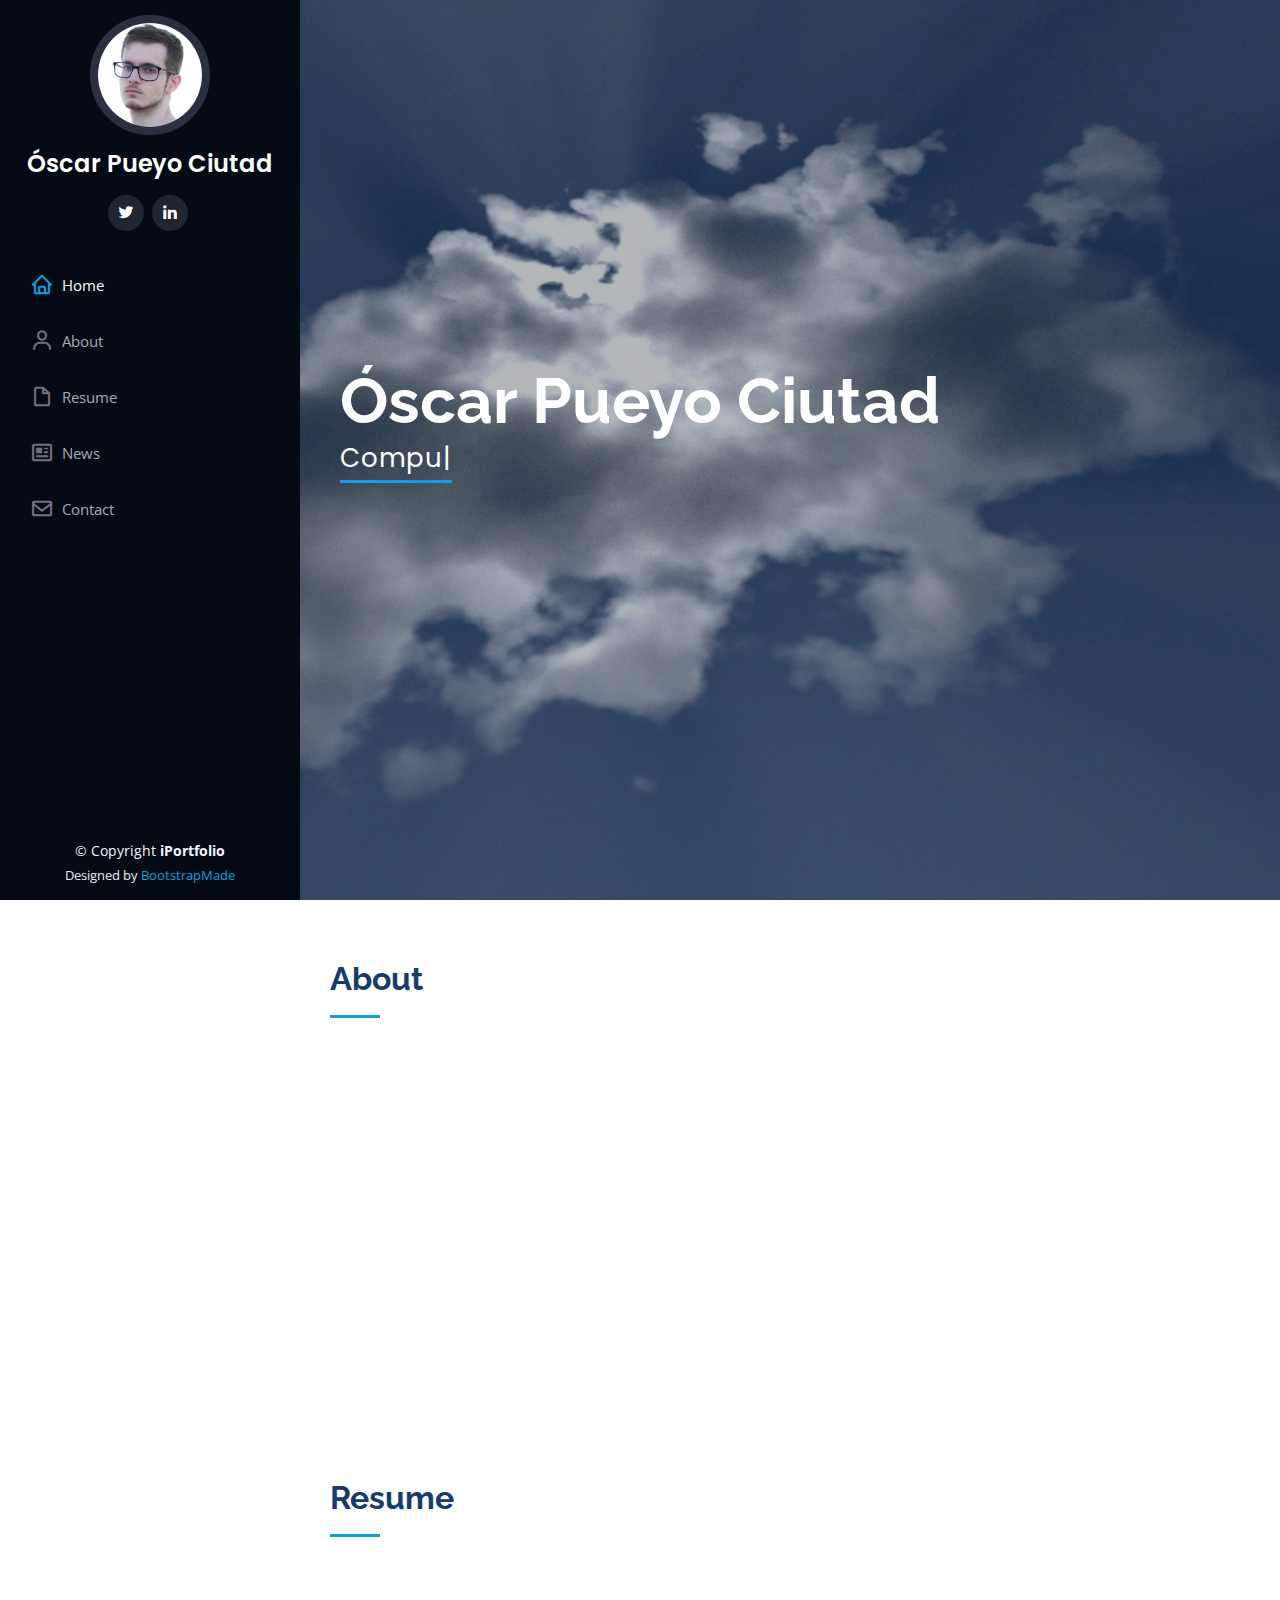
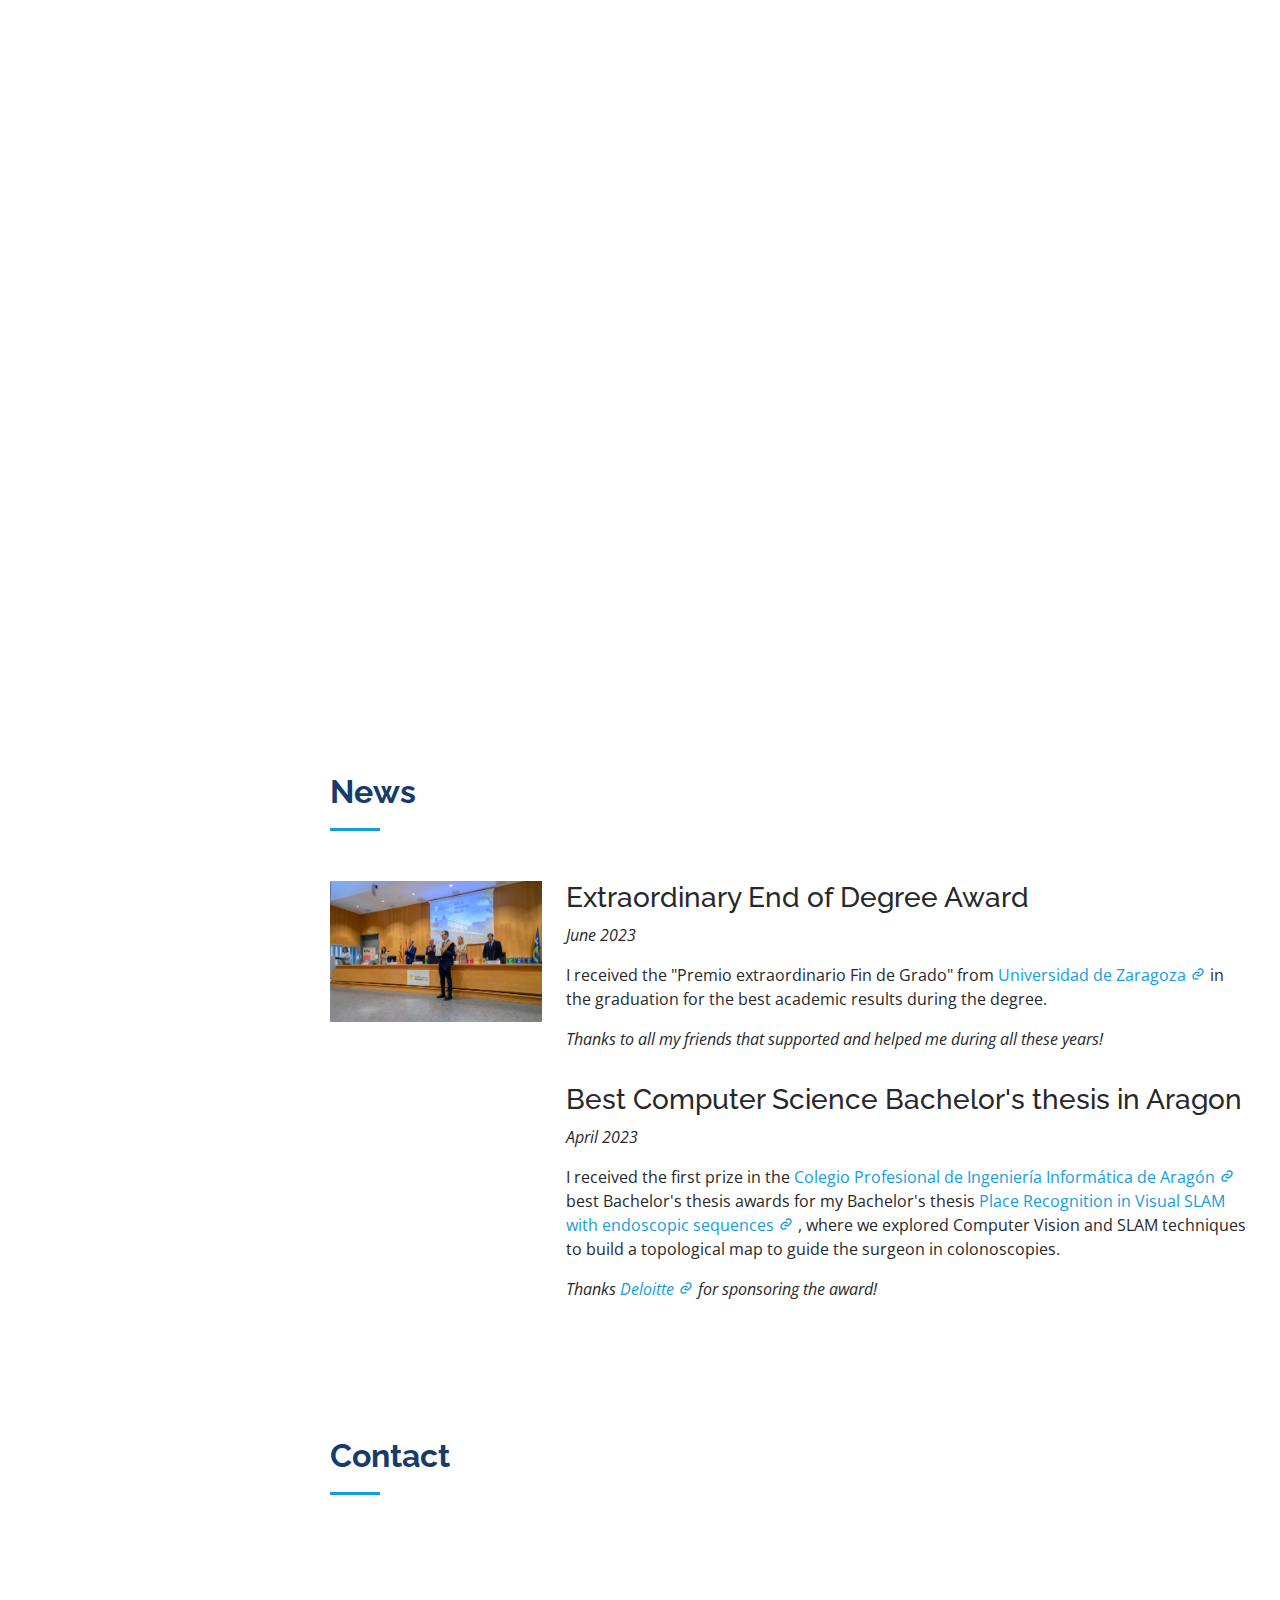
==== index.html @ db5c969a "Index + others" ====
<!DOCTYPE html>
<html lang="en">

<head>
  <meta charset="utf-8">
  <meta content="width=device-width, initial-scale=1.0" name="viewport">

  <title>iPortfolio Bootstrap Template - Index</title>
  <meta content="" name="description">
  <meta content="" name="keywords">

  <!-- Favicons -->
  <link href="assets/img/favicon.png" rel="icon">
  <link href="assets/img/apple-touch-icon.png" rel="apple-touch-icon">

  <!-- Google Fonts -->
  <link href="https://fonts.googleapis.com/css?family=Open+Sans:300,300i,400,400i,600,600i,700,700i|Raleway:300,300i,400,400i,500,500i,600,600i,700,700i|Poppins:300,300i,400,400i,500,500i,600,600i,700,700i" rel="stylesheet">

  <!-- Vendor CSS Files -->
  <link href="assets/vendor/aos/aos.css" rel="stylesheet">
  <link href="assets/vendor/bootstrap/css/bootstrap.min.css" rel="stylesheet">
  <link href="assets/vendor/bootstrap-icons/bootstrap-icons.css" rel="stylesheet">
  <link href="assets/vendor/boxicons/css/boxicons.min.css" rel="stylesheet">
  <link href="assets/vendor/glightbox/css/glightbox.min.css" rel="stylesheet">
  <link href="assets/vendor/swiper/swiper-bundle.min.css" rel="stylesheet">

  <!-- Template Main CSS File -->
  <link href="assets/css/style.css" rel="stylesheet">

  <!-- =======================================================
  * Template Name: iPortfolio
  * Updated: May 30 2023 with Bootstrap v5.3.0
  * Template URL: https://bootstrapmade.com/iportfolio-bootstrap-portfolio-websites-template/
  * Author: BootstrapMade.com
  * License: https://bootstrapmade.com/license/
  ======================================================== -->
</head>

<body>

  <!-- ======= Mobile nav toggle button ======= -->
  <i class="bi bi-list mobile-nav-toggle d-xl-none"></i>

  <!-- ======= Header ======= -->
  <header id="header">
    <div class="d-flex flex-column">

      <div class="profile">
        <img src="assets/img/profile-img.jpg" alt="" class="img-fluid rounded-circle">
        <h1 class="text-light"><a href="index.html">Óscar Pueyo Ciutad</a></h1>
        <div class="social-links mt-3 text-center">
          <a href="https://twitter.com/opueyociutad" class="twitter"><i class="bx bxl-twitter"></i></a>
          <!-- <a href="https://www.instagram.com/oscarpueyo_mzn/" class="instagram"><i class="bx bxl-instagram"></i></a> -->
          <a href="https://es.linkedin.com/in/%C3%B3scar-pueyo-ciutad-49a164172" class="linkedin"><i class="bx bxl-linkedin"></i></a>
        </div>
      </div>

      <nav id="navbar" class="nav-menu navbar">
        <ul>
          <li><a href="#hero" class="nav-link scrollto active"><i class="bx bx-home"></i> <span>Home</span></a></li>
          <li><a href="#about" class="nav-link scrollto"><i class="bx bx-user"></i> <span>About</span></a></li>
          <li><a href="#resume" class="nav-link scrollto"><i class="bx bx-file-blank"></i> <span>Resume</span></a></li>
          <li><a href="#press" class="nav-link scrollto"><i class="bx bx-news"></i> <span>News</span></a></li>
          <li><a href="#contact" class="nav-link scrollto"><i class="bx bx-envelope"></i> <span>Contact</span></a></li>
        </ul>
      </nav><!-- .nav-menu -->
    </div>
  </header><!-- End Header -->

  <!-- ======= Hero Section ======= -->
  <section id="hero" class="d-flex flex-column justify-content-center align-items-center">
    <div class="hero-container" data-aos="fade-in">
      <h1>Óscar Pueyo Ciutad</h1>
      <p><span class="typed" data-typed-items="Computer science, Computational Imaging"></span></p>
    </div>
  </section><!-- End Hero -->

  <main id="main">

    <!-- ======= About Section ======= -->
    <section id="about" class="about">
      <div class="container">

        <div class="section-title">
          <h2>About</h2>
          <p><!-- Rellenar --></p>
        </div>

        <div class="row">
          <div class="col-lg-4" data-aos="fade-right">
            <img src="assets/img/profile-img.jpg" class="img-fluid" alt="">
          </div>
          <div class="col-lg-8 pt-4 pt-lg-0 content" data-aos="fade-left">
            <h3>MEng student in Robotics, Graphics and Computer Vision</h3>
            <p class="fst-italic">
              <!--Lorem ipsum dolor sit amet, consectetur adipiscing elit, sed do eiusmod tempor incididunt ut labore et dolore
              magna aliqua. -->
            </p>
            <div class="row">
              <div class="col-lg-6">
                <ul>
                  <li><i class="bi bi-chevron-right"></i> <strong>Birthday:</strong> <span>3 Oct 2000</span></li>
                  <!--<li><i class="bi bi-chevron-right"></i> <strong>Website:</strong> <span>www.example.com</span></li>-->
                  <li><i class="bi bi-chevron-right"></i> <strong>Currently:</strong> <span>Graphics & Imaging Lab</span></li>
                  <li><i class="bi bi-chevron-right"></i> <strong>City:</strong> <span>Zaragoza, Spain</span></li>
                </ul>
              </div>
              <div class="col-lg-6">
                <ul>
                  <li><i class="bi bi-chevron-right"></i> <strong>Age:</strong> <span>22</span></li>
                  <li><i class="bi bi-chevron-right"></i> <strong>Degree:</strong> <span>Bachelor</span></li>
                  <li><i class="bi bi-chevron-right"></i> <strong>Email:</strong> <span>oscar@graus.biz</span></li>
                  <!--<li><i class="bi bi-chevron-right"></i> <strong>Freelance:</strong> <span>Available</span></li>-->
                </ul>
              </div>
            </div>
            <p> <!-- Rellenar --> </p>
          </div>
        </div>

      </div>
    </section><!-- End About Section -->

    <!-- ======= Resume Section ======= -->
    <section id="resume" class="resume">
      <div class="container">

        <div class="section-title">
          <h2>Resume</h2>
          <p><!-- Rellenar --></p>
        </div>

        <div class="row">
          <div class="col-lg-6" data-aos="fade-up">
            <h3 class="resume-title">Education</h3>
            <div class="resume-item">
              <h4>Master of Engineering in Robotics, Graphics and Computer Vision</h4>
              <h5>2022- 2024</h5>
              <p><em>University of Zaragoza, Zaragoza, Aragón (Spain)</em></p>
              <p>GPA: 9.60 / 10 (current). Specialization in graphics and computer vision.</p>
            </div>
            <div class="resume-item">
              <h4>Bachelor's Degree on Computer Science</h4>
              <h5>2018 - 2022</h5>
              <p><em>University of Zaragoza, Zaragoza, Aragón (Spain)</em></p>
              <p>GPA: 9.63 / 10. Specialization in computing.</p>
            </div>
          </div>

          <div class="col-lg-6" data-aos="fade-up" data-aos-delay="100">
            <h3 class="resume-title">Professional Experience</h3>
            <div class="resume-item">
              <h4>Internship researcher in non-line-of-sight imaging (NLOS)</h4>
              <h5>February 2023 - June 2023</h5>
              <p><em>Graphics and Imaging Lab, Zaragoza, Spain </em></p>
              <ul>
                <li> Studied the fundamentals of non-line-of-sight imaging </li>
              </ul>
            </div>

            <div class="resume-item">
              <h4>Scholarship researcher in Visual SLAM</h4>
              <h5>September 2021 - June 2022</h5>
              <p><em>Robotics, Perception and Real Time (RoPeRT), Zaragoza, Spain</em></p>
              <ul>
                <li>Collaborated in the EndoMapper project, which aims to reconstruct maps of the human body</li>
                <li>Studied the fundamentals of Visual SLAM (computer vision, robotics)</li>
                <li>Built a topological SLAM system to guide the surgeon during endoscopies</li>
                <li><a href="https://zaguan.unizar.es/record/125585?ln=es" title="Link to the report (Spanish)">My bachelor's thesis <i class="bx bx-link"></i></a> received honors and "Best CS Bachelor's Thesis" award in Aragón</li>
              </ul>
            </div>
          </div>
        </div>

      </div>
    </section><!-- End Resume Section -->


    <section id="press" class="testimonials">
      <div class="container">

        <div class="section-title">
          <h2>News</h2>
          <p></p>
        </div>

        <div class="row">
          <div class="col-lg-3 aos-init aos-animate" data-aos="fade-right">
            <img src="assets/img/news/outstanding_award.jpeg" class="img-fluid" alt="">
          </div>
          <div class="col-lg-9 pt-4 pt-lg-0 content aos-init aos-animate" data-aos="fade-left">
            <h3> Extraordinary End of Degree Award</h3>
            <p class="fst-italic">
              June 2023
            </p>
            <p text-align:justify="">
              I received the "Premio extraordinario Fin de Grado" from <a href="https://unizar.es/" title="Link to Unizar"> Universidad de Zaragoza <i class="bx bx-link"></i></a>
              in the graduation for the best academic results during the degree.
            <p></p>
            <em> Thanks to all my friends that supported and helped me during all these years! </em>
            </p>
          </div>
        </div>

        <p></p>

        <div class="row">
          <div class="col-lg-3 aos-init aos-animate" data-aos="fade-right">
            <img src="assets/img/news/best_bachelor_thesis.jpg" class="img-fluid" alt="">
          </div>
          <div class="col-lg-9 pt-4 pt-lg-0 content aos-init aos-animate" data-aos="fade-left">
            <h3>Best Computer Science Bachelor's thesis in Aragon</h3>
            <p class="fst-italic">
              April 2023
            </p>
            <p text-align:justify="">
              I received the first prize in the
              <a href="https://cpiiaragon.es/#" title="Link to the colegio webpage">Colegio Profesional de Ingeniería Informática de Aragón <i class="bx bx-link"></i></a>
              best Bachelor's thesis awards for my Bachelor's thesis
              <a href="https://zaguan.unizar.es/record/125585?ln=es" title="Link to the report (Spanish)">Place Recognition in Visual SLAM with endoscopic sequences <i class="bx bx-link"></i></a>
              , where we explored Computer Vision and SLAM techniques to build a topological map to guide the surgeon
              in colonoscopies.
              <p></p>
              <em> Thanks  <a href="https://www2.deloitte.com/es/es.html" title="Link to Deloitte">Deloitte <i class="bx bx-link"></i></a> for sponsoring the award! </em>
            </p>
          </div>
        </div>
      </div>
    </section>



    <!-- ======= Contact Section ======= -->
    <section id="contact" class="contact">
      <div class="container">

        <div class="section-title">
          <h2>Contact</h2>
          <p><!-- Rellenar --></p>
        </div>

        <div class="row" data-aos="fade-in">

          <div class="col-lg-5 d-flex align-items-stretch">
            <div class="info">

              <div class="email">
                <i class="bi bi-envelope"></i>
                <h4>Email:</h4>
                <p>
                  oscar@graus.biz
                  <br/>
                  780378@unizar.es
                </p>
              </div>
              <!--
              <div class="address">
                <i class="bi bi-geo-alt"></i>
                <h4>Location:</h4>
                <p>C/ María de Luna, 1, Zaragoza, Spain (50018)</p>
              </div>

              <iframe src="https://www.google.com/maps/embed?pb=!1m18!1m12!1m3!1d885.8742856213362!2d-0.8884920687985789!3d41.683518788361894!2m3!1f0!2f0!3f0!3m2!1i1024!2i768!4f13.1!3m3!1m2!1s0xd59135dcf466201%3A0x2060cb858eb02a91!2sC.%20Mar%C3%ADa%20de%20Luna%2C%201%2C%2050018%20Zaragoza!5e0!3m2!1ses!2ses!4v1689630133181!5m2!1ses!2ses" frameborder="0" style="border:0; width: 100%; height: 290px;" allowfullscreen></iframe>
              -->
            </div>
          </div>
        </div>

      </div>
    </section><!-- End Contact Section -->

  </main><!-- End #main -->

  <!-- ======= Footer ======= -->
  <footer id="footer">
    <div class="container">
      <div class="copyright">
        &copy; Copyright <strong><span>iPortfolio</span></strong>
      </div>
      <div class="credits">
        <!-- All the links in the footer should remain intact. -->
        <!-- You can delete the links only if you purchased the pro version. -->
        <!-- Licensing information: https://bootstrapmade.com/license/ -->
        <!-- Purchase the pro version with working PHP/AJAX contact form: https://bootstrapmade.com/iportfolio-bootstrap-portfolio-websites-template/ -->
        Designed by <a href="https://bootstrapmade.com/">BootstrapMade</a>
      </div>
    </div>
  </footer><!-- End  Footer -->

  <a href="#" class="back-to-top d-flex align-items-center justify-content-center"><i class="bi bi-arrow-up-short"></i></a>

  <!-- Vendor JS Files -->
  <script src="assets/vendor/purecounter/purecounter_vanilla.js"></script>
  <script src="assets/vendor/aos/aos.js"></script>
  <script src="assets/vendor/bootstrap/js/bootstrap.bundle.min.js"></script>
  <script src="assets/vendor/glightbox/js/glightbox.min.js"></script>
  <script src="assets/vendor/isotope-layout/isotope.pkgd.min.js"></script>
  <script src="assets/vendor/swiper/swiper-bundle.min.js"></script>
  <script src="assets/vendor/typed.js/typed.umd.js"></script>
  <script src="assets/vendor/waypoints/noframework.waypoints.js"></script>
  <script src="assets/vendor/php-email-form/validate.js"></script>

  <!-- Template Main JS File -->
  <script src="assets/js/main.js"></script>

</body>

</html>
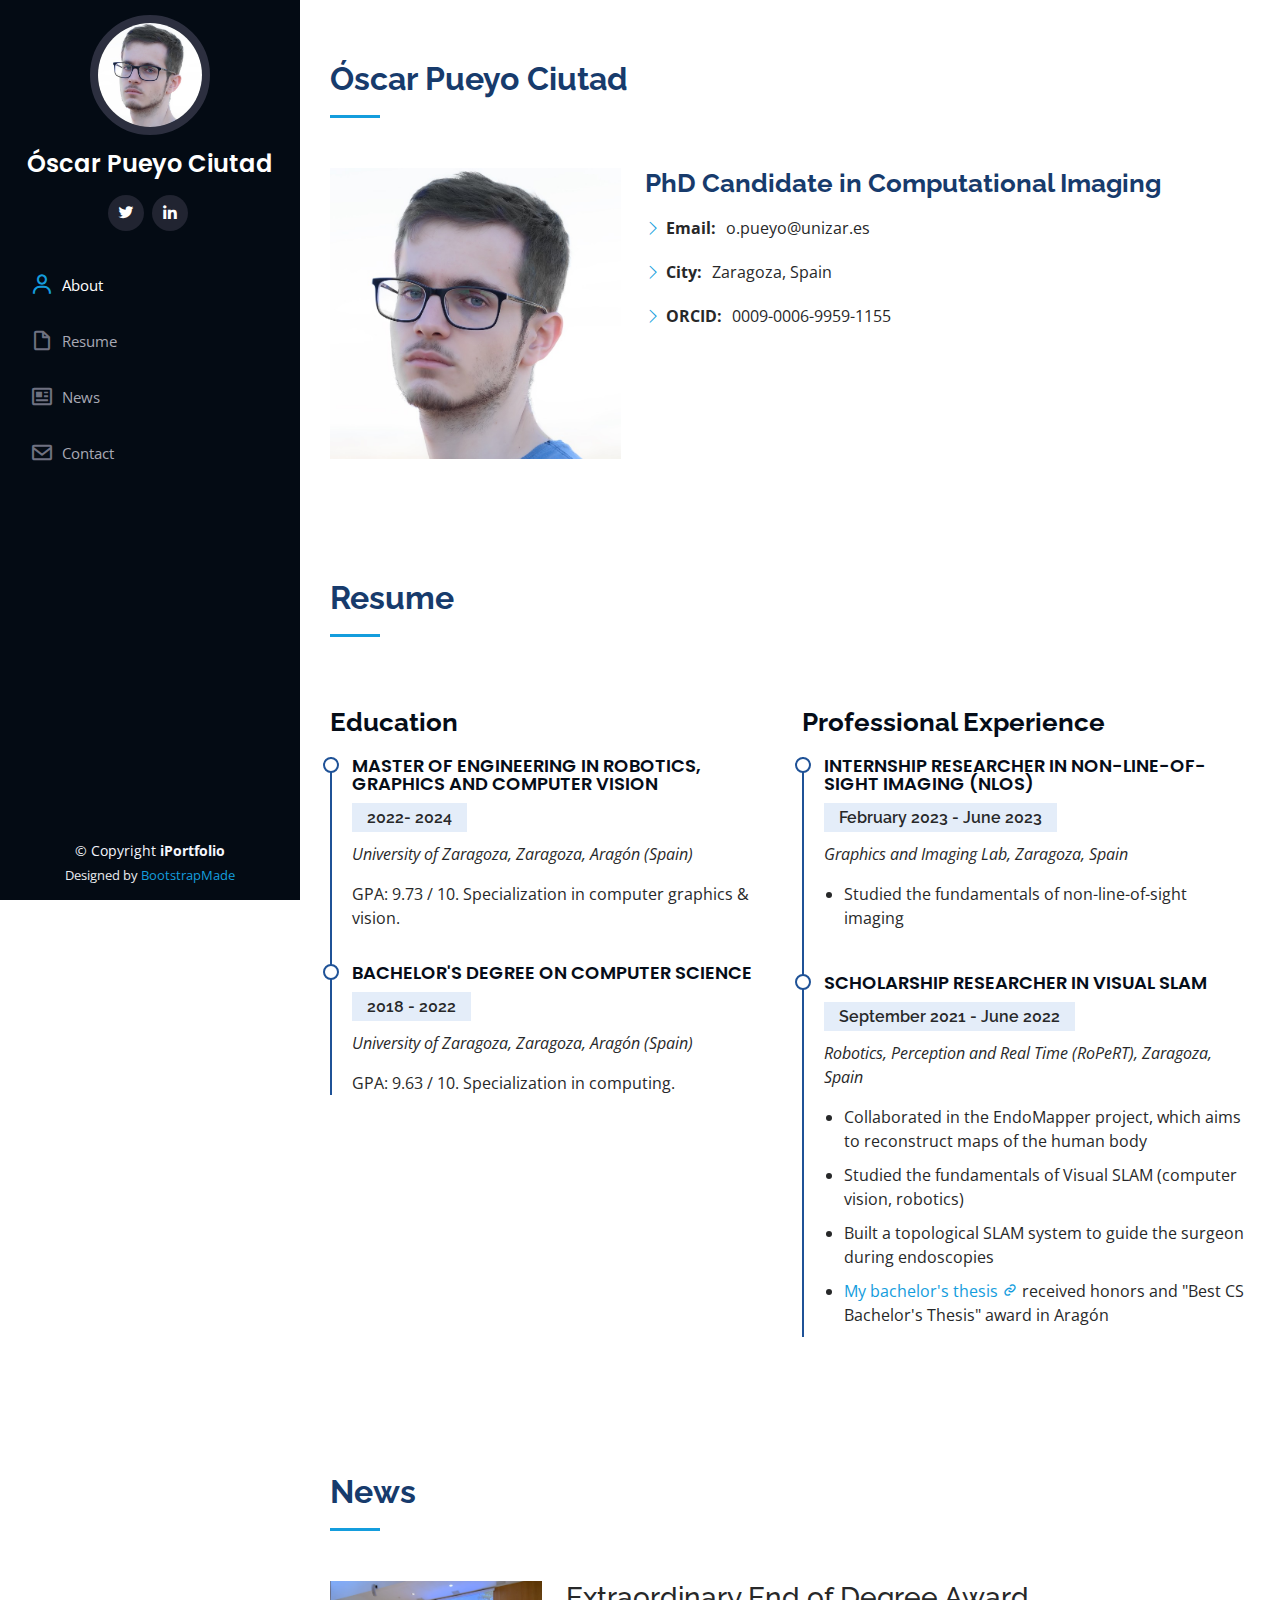
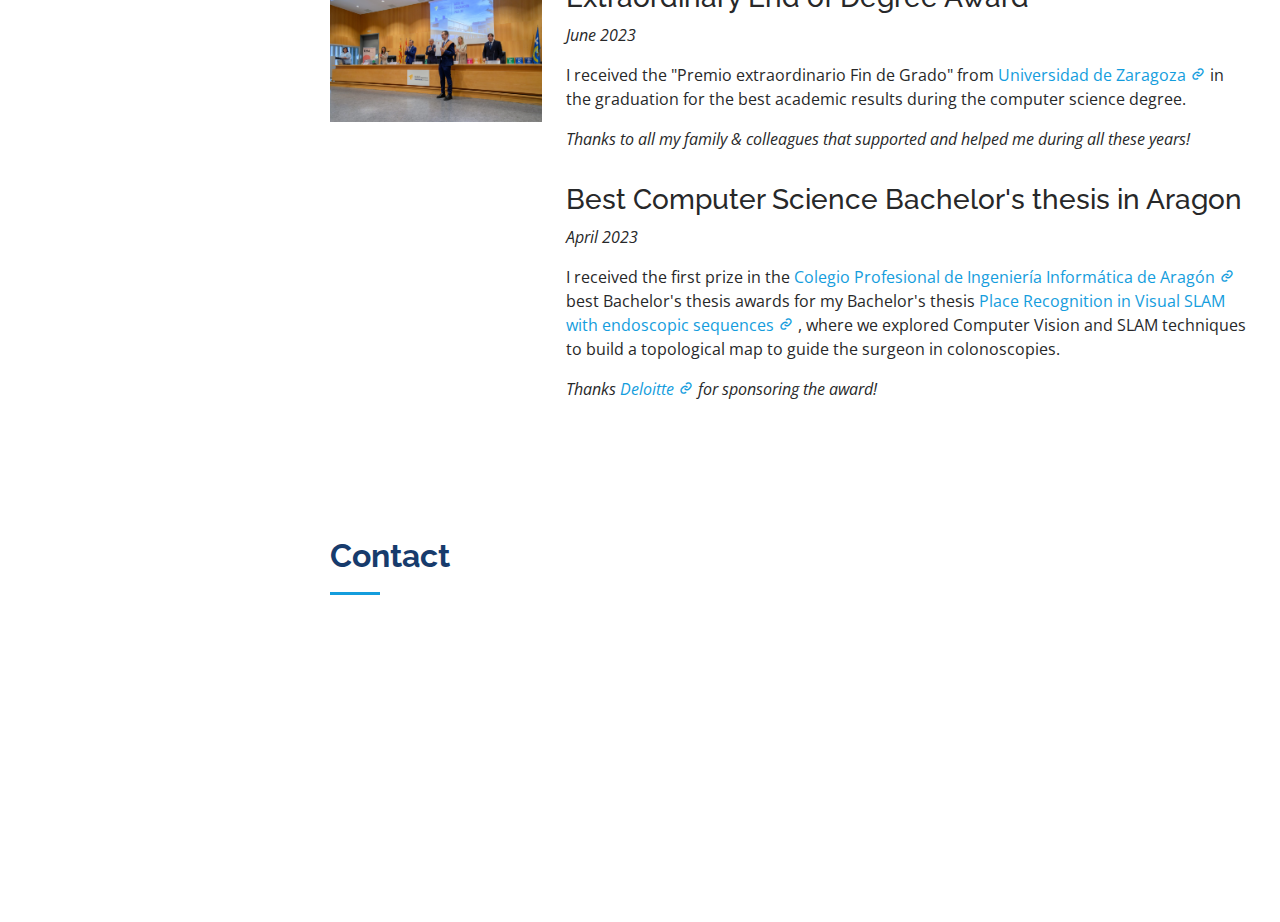
==== commit 1ab1f2cc: "Updated contact info and removed first section" ====
--- a/index.html
+++ b/index.html
@@ -57,7 +57,7 @@
 
       <nav id="navbar" class="nav-menu navbar">
         <ul>
-          <li><a href="#hero" class="nav-link scrollto active"><i class="bx bx-home"></i> <span>Home</span></a></li>
+          <!-- <li><a href="#hero" class="nav-link scrollto active"><i class="bx bx-home"></i> <span>Home</span></a></li> -->
           <li><a href="#about" class="nav-link scrollto"><i class="bx bx-user"></i> <span>About</span></a></li>
           <li><a href="#resume" class="nav-link scrollto"><i class="bx bx-file-blank"></i> <span>Resume</span></a></li>
           <li><a href="#press" class="nav-link scrollto"><i class="bx bx-news"></i> <span>News</span></a></li>
@@ -67,13 +67,13 @@
     </div>
   </header><!-- End Header -->
 
-  <!-- ======= Hero Section ======= -->
+  <!-- ======= Hero Section =======-
   <section id="hero" class="d-flex flex-column justify-content-center align-items-center">
     <div class="hero-container" data-aos="fade-in">
       <h1>Óscar Pueyo Ciutad</h1>
       <p><span class="typed" data-typed-items="Computer science, Computational Imaging"></span></p>
     </div>
-  </section><!-- End Hero -->
+  </section> End Hero -->
 
   <main id="main">
 
@@ -82,7 +82,7 @@
       <div class="container">
 
         <div class="section-title">
-          <h2>About</h2>
+          <h2>Óscar Pueyo Ciutad</h2>
           <p><!-- Rellenar --></p>
         </div>
 
@@ -91,7 +91,7 @@
             <img src="assets/img/profile-img.jpg" class="img-fluid" alt="">
           </div>
           <div class="col-lg-8 pt-4 pt-lg-0 content" data-aos="fade-left">
-            <h3>MEng student in Robotics, Graphics and Computer Vision</h3>
+            <h3> PhD Candidate in Computational Imaging </h3>
             <p class="fst-italic">
               <!--Lorem ipsum dolor sit amet, consectetur adipiscing elit, sed do eiusmod tempor incididunt ut labore et dolore
               magna aliqua. -->
@@ -99,20 +99,18 @@
             <div class="row">
               <div class="col-lg-6">
                 <ul>
-                  <li><i class="bi bi-chevron-right"></i> <strong>Birthday:</strong> <span>3 Oct 2000</span></li>
-                  <!--<li><i class="bi bi-chevron-right"></i> <strong>Website:</strong> <span>www.example.com</span></li>-->
-                  <li><i class="bi bi-chevron-right"></i> <strong>Currently:</strong> <span>Graphics & Imaging Lab</span></li>
+                  <li><i class="bi bi-chevron-right"></i> <strong>Email:</strong> <span>o.pueyo@unizar.es</span></li>
                   <li><i class="bi bi-chevron-right"></i> <strong>City:</strong> <span>Zaragoza, Spain</span></li>
+                  <li><i class="bi bi-chevron-right"></i> <strong>ORCID:</strong> <span>0009-0006-9959-1155</span></li>
                 </ul>
               </div>
+              <!--
               <div class="col-lg-6">
                 <ul>
-                  <li><i class="bi bi-chevron-right"></i> <strong>Age:</strong> <span>22</span></li>
-                  <li><i class="bi bi-chevron-right"></i> <strong>Degree:</strong> <span>Bachelor</span></li>
-                  <li><i class="bi bi-chevron-right"></i> <strong>Email:</strong> <span>oscar@graus.biz</span></li>
-                  <!--<li><i class="bi bi-chevron-right"></i> <strong>Freelance:</strong> <span>Available</span></li>-->
+                  <!-<li><i class="bi bi-chevron-right"></i> <strong>Freelance:</strong> <span>Available</span></li>--
                 </ul>
               </div>
+              -->
             </div>
             <p> <!-- Rellenar --> </p>
           </div>
@@ -137,7 +135,7 @@
               <h4>Master of Engineering in Robotics, Graphics and Computer Vision</h4>
               <h5>2022- 2024</h5>
               <p><em>University of Zaragoza, Zaragoza, Aragón (Spain)</em></p>
-              <p>GPA: 9.60 / 10 (current). Specialization in graphics and computer vision.</p>
+              <p>GPA: 9.73 / 10. Specialization in computer graphics & vision.</p>
             </div>
             <div class="resume-item">
               <h4>Bachelor's Degree on Computer Science</h4>
@@ -195,9 +193,9 @@
             </p>
             <p text-align:justify="">
               I received the "Premio extraordinario Fin de Grado" from <a href="https://unizar.es/" title="Link to Unizar"> Universidad de Zaragoza <i class="bx bx-link"></i></a>
-              in the graduation for the best academic results during the degree.
+              in the graduation for the best academic results during the computer science degree.
             <p></p>
-            <em> Thanks to all my friends that supported and helped me during all these years! </em>
+            <em> Thanks to all my family & colleagues that supported and helped me during all these years! </em>
             </p>
           </div>
         </div>
@@ -248,9 +246,7 @@
                 <i class="bi bi-envelope"></i>
                 <h4>Email:</h4>
                 <p>
-                  oscar@graus.biz
-                  <br/>
-                  780378@unizar.es
+                  o.pueyo@unizar.es
                 </p>
               </div>
               <!--
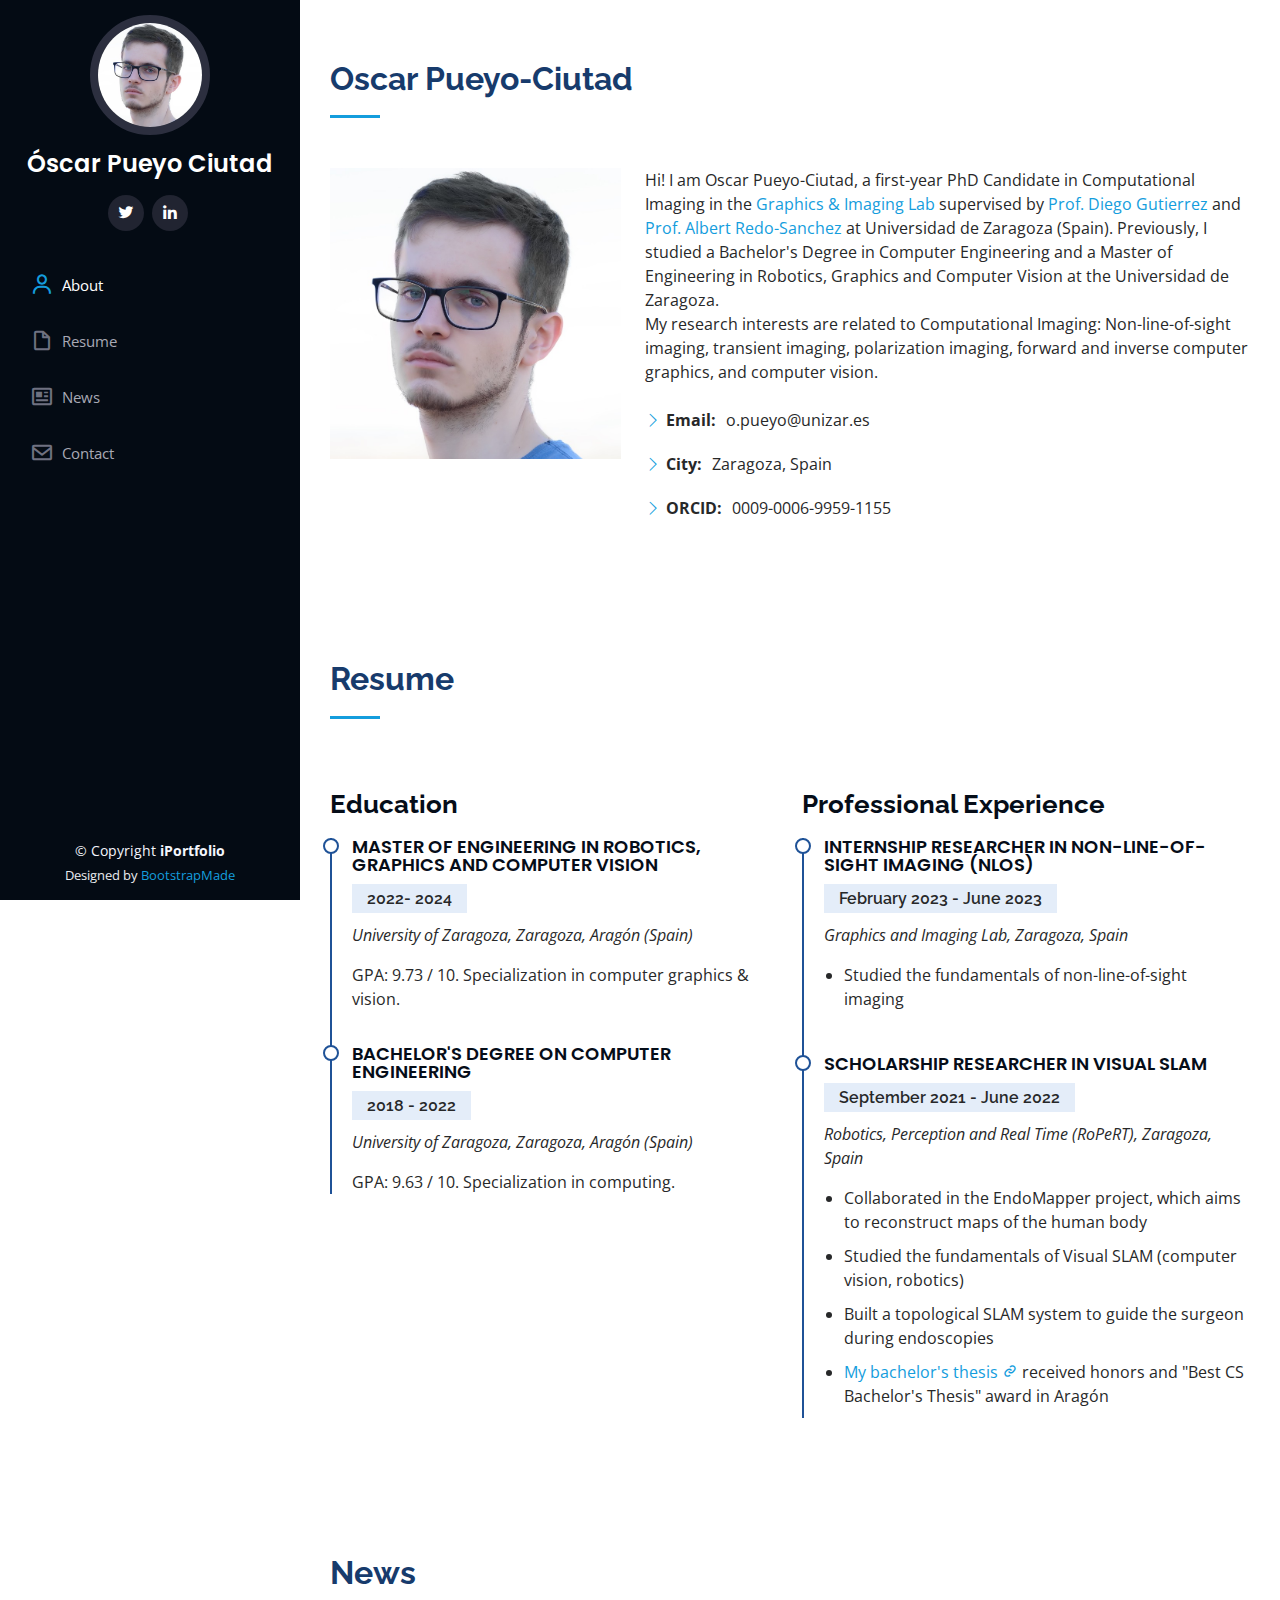
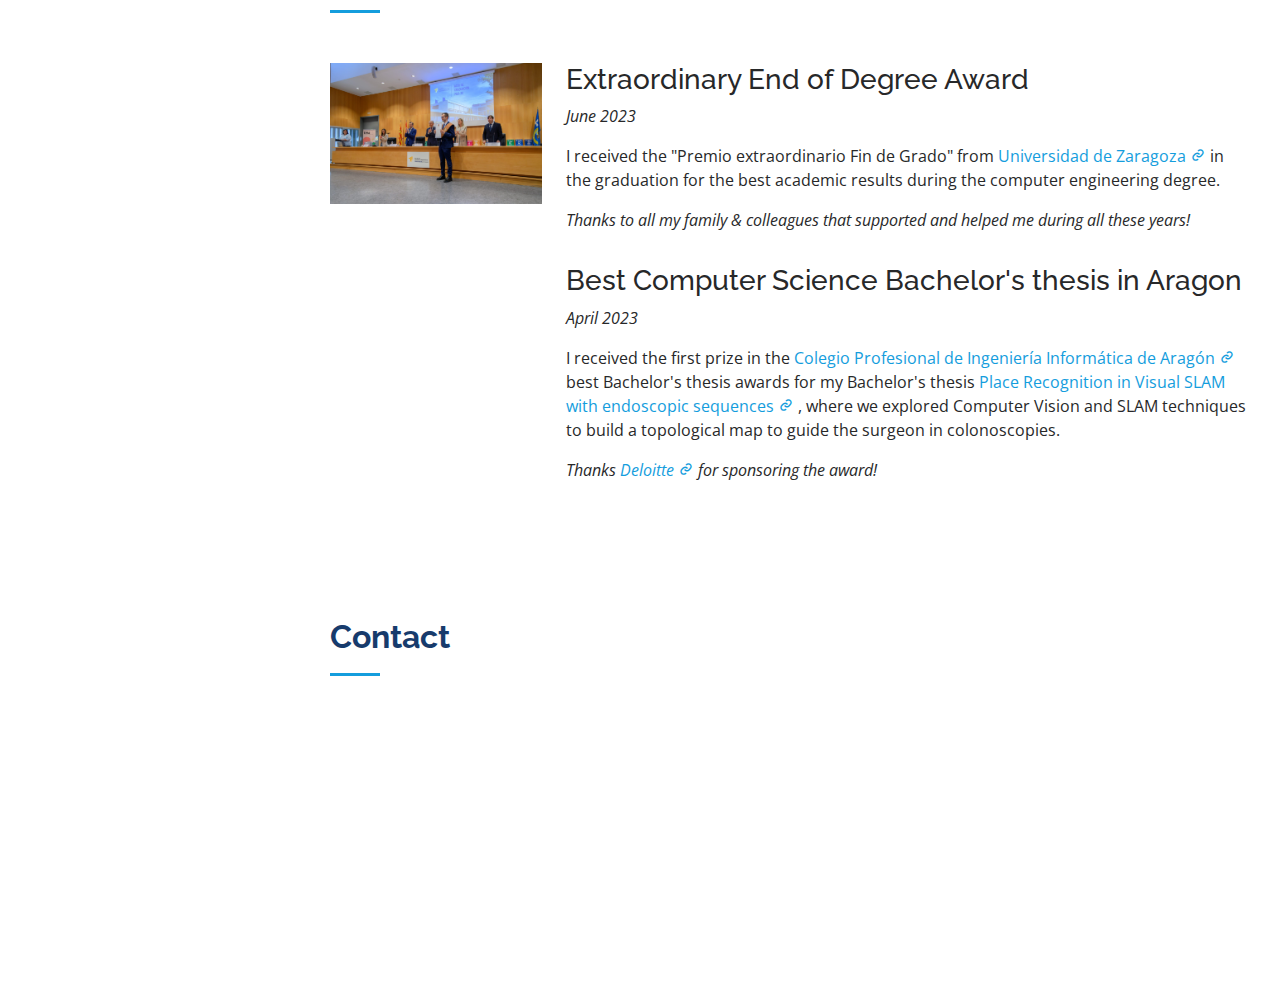
==== commit fdbceacf: "Updated description" ====
--- a/index.html
+++ b/index.html
@@ -5,13 +5,13 @@
   <meta charset="utf-8">
   <meta content="width=device-width, initial-scale=1.0" name="viewport">
 
-  <title>iPortfolio Bootstrap Template - Index</title>
+  <title>Oscar Pueyo-Ciutad | Portfolio </title>
   <meta content="" name="description">
   <meta content="" name="keywords">
 
-  <!-- Favicons -->
+  <!-- Favicons 
   <link href="assets/img/favicon.png" rel="icon">
-  <link href="assets/img/apple-touch-icon.png" rel="apple-touch-icon">
+  <link href="assets/img/apple-touch-icon.png" rel="apple-touch-icon">-->
 
   <!-- Google Fonts -->
   <link href="https://fonts.googleapis.com/css?family=Open+Sans:300,300i,400,400i,600,600i,700,700i|Raleway:300,300i,400,400i,500,500i,600,600i,700,700i|Poppins:300,300i,400,400i,500,500i,600,600i,700,700i" rel="stylesheet">
@@ -82,20 +82,39 @@
       <div class="container">
 
         <div class="section-title">
-          <h2>Óscar Pueyo Ciutad</h2>
+          <h2>Oscar Pueyo-Ciutad</h2>
           <p><!-- Rellenar --></p>
         </div>
+
 
         <div class="row">
           <div class="col-lg-4" data-aos="fade-right">
             <img src="assets/img/profile-img.jpg" class="img-fluid" alt="">
           </div>
           <div class="col-lg-8 pt-4 pt-lg-0 content" data-aos="fade-left">
-            <h3> PhD Candidate in Computational Imaging </h3>
-            <p class="fst-italic">
-              <!--Lorem ipsum dolor sit amet, consectetur adipiscing elit, sed do eiusmod tempor incididunt ut labore et dolore
-              magna aliqua. -->
-            </p>
+            <!--<h3> PhD Candidate in Computational Imaging </h3> -->
+            <!--<p class="fst-italic">
+              Lorem ipsum dolor sit amet, consectetur adipiscing elit, sed do eiusmod tempor incididunt ut labore et dolore
+              magna aliqua. 
+              hola hola hola
+            </p>-->
+            
+            <div class="resume-item">
+              <p> Hi! I am Oscar Pueyo-Ciutad, a first-year PhD Candidate in Computational Imaging in the 
+                <a href="http://graphics.unizar.es/" title="">Graphics & Imaging Lab</a>
+                supervised by
+                <a href="http://giga.cps.unizar.es/~diegog/" title=""> Prof. Diego Gutierrez </a>
+                and
+                <a href="https://redo-sanchez.github.io/" title=""> Prof. Albert Redo-Sanchez </a> 
+                at Universidad de Zaragoza (Spain).
+                Previously, I studied a Bachelor's Degree in Computer Engineering and a Master of Engineering in Robotics, Graphics and
+                Computer Vision at the Universidad de Zaragoza.
+                <br/>
+                My research interests are related to Computational Imaging:
+                Non-line-of-sight imaging, transient imaging, polarization imaging, forward and inverse computer graphics, and computer vision.
+              </p>
+            </div>
+            <br/>
             <div class="row">
               <div class="col-lg-6">
                 <ul>
@@ -138,7 +157,7 @@
               <p>GPA: 9.73 / 10. Specialization in computer graphics & vision.</p>
             </div>
             <div class="resume-item">
-              <h4>Bachelor's Degree on Computer Science</h4>
+              <h4>Bachelor's Degree on Computer Engineering</h4>
               <h5>2018 - 2022</h5>
               <p><em>University of Zaragoza, Zaragoza, Aragón (Spain)</em></p>
               <p>GPA: 9.63 / 10. Specialization in computing.</p>
@@ -193,7 +212,7 @@
             </p>
             <p text-align:justify="">
               I received the "Premio extraordinario Fin de Grado" from <a href="https://unizar.es/" title="Link to Unizar"> Universidad de Zaragoza <i class="bx bx-link"></i></a>
-              in the graduation for the best academic results during the computer science degree.
+              in the graduation for the best academic results during the computer engineering degree.
             <p></p>
             <em> Thanks to all my family & colleagues that supported and helped me during all these years! </em>
             </p>
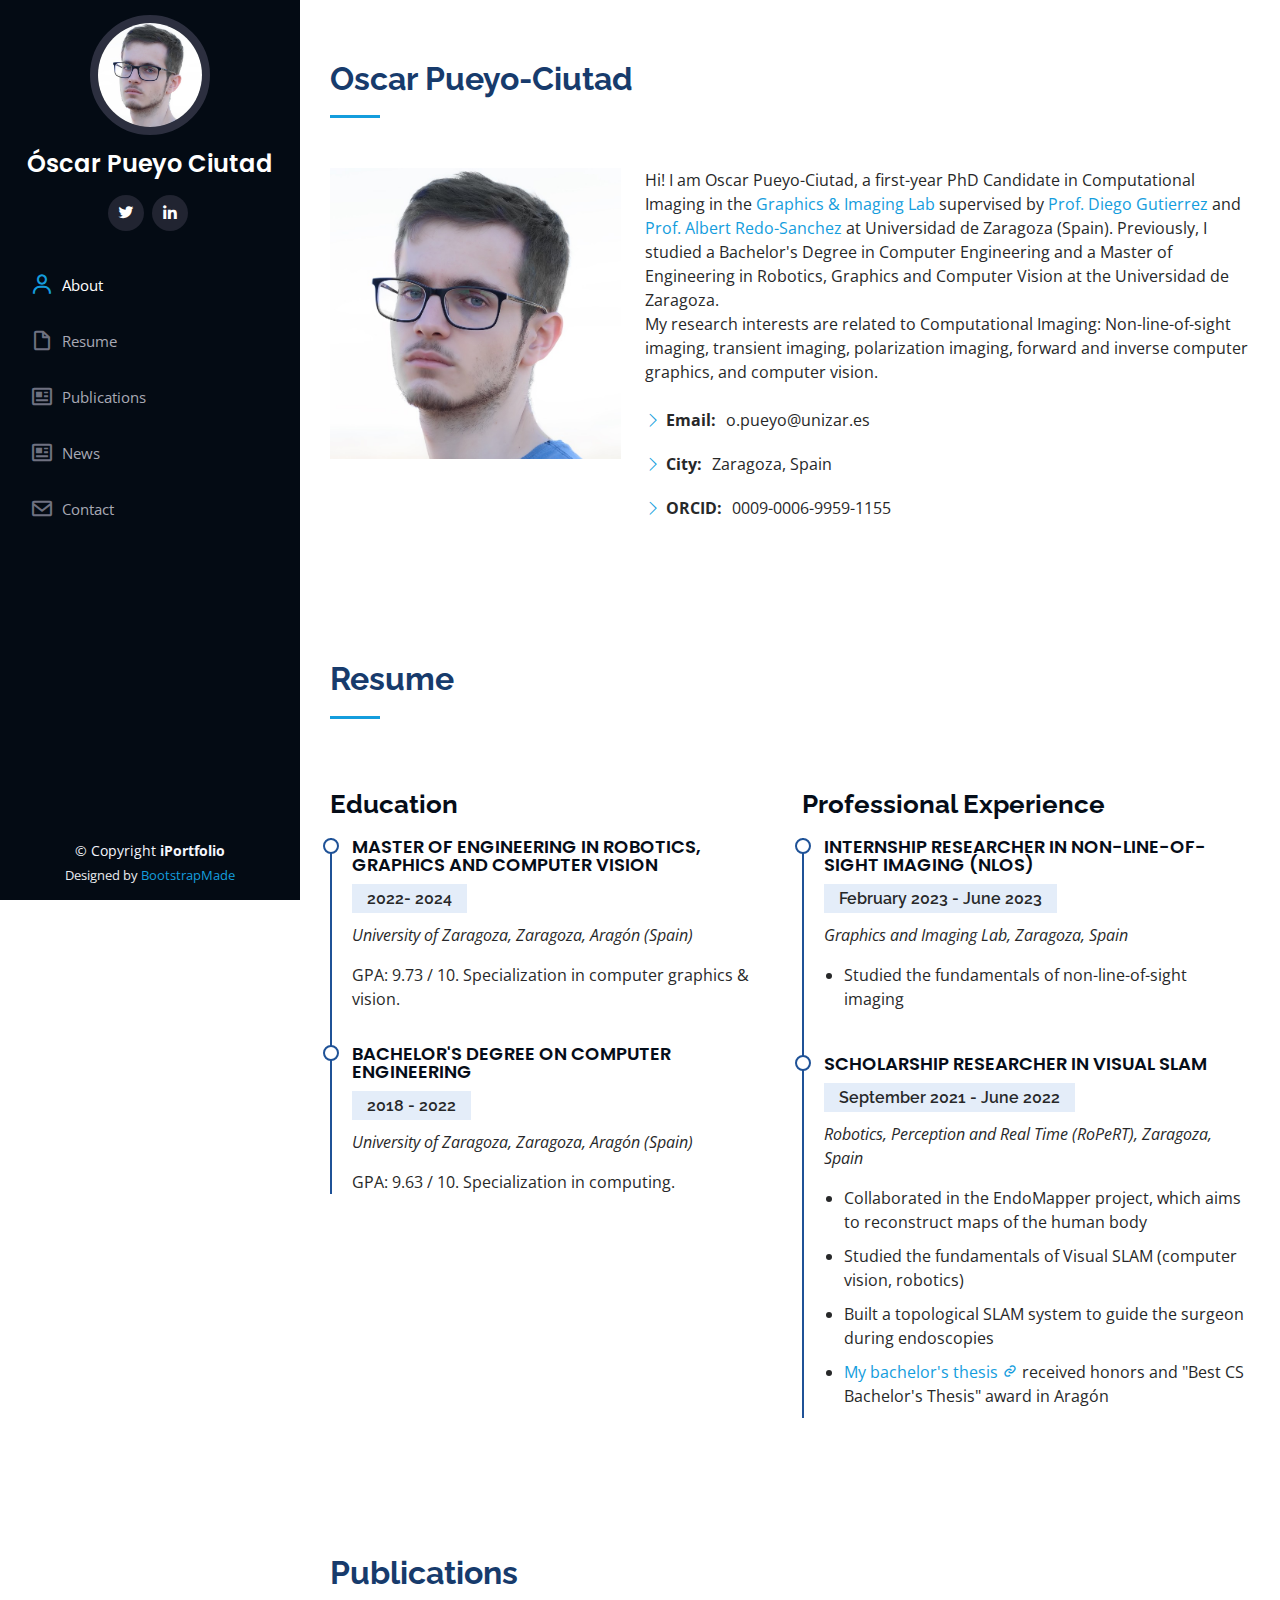
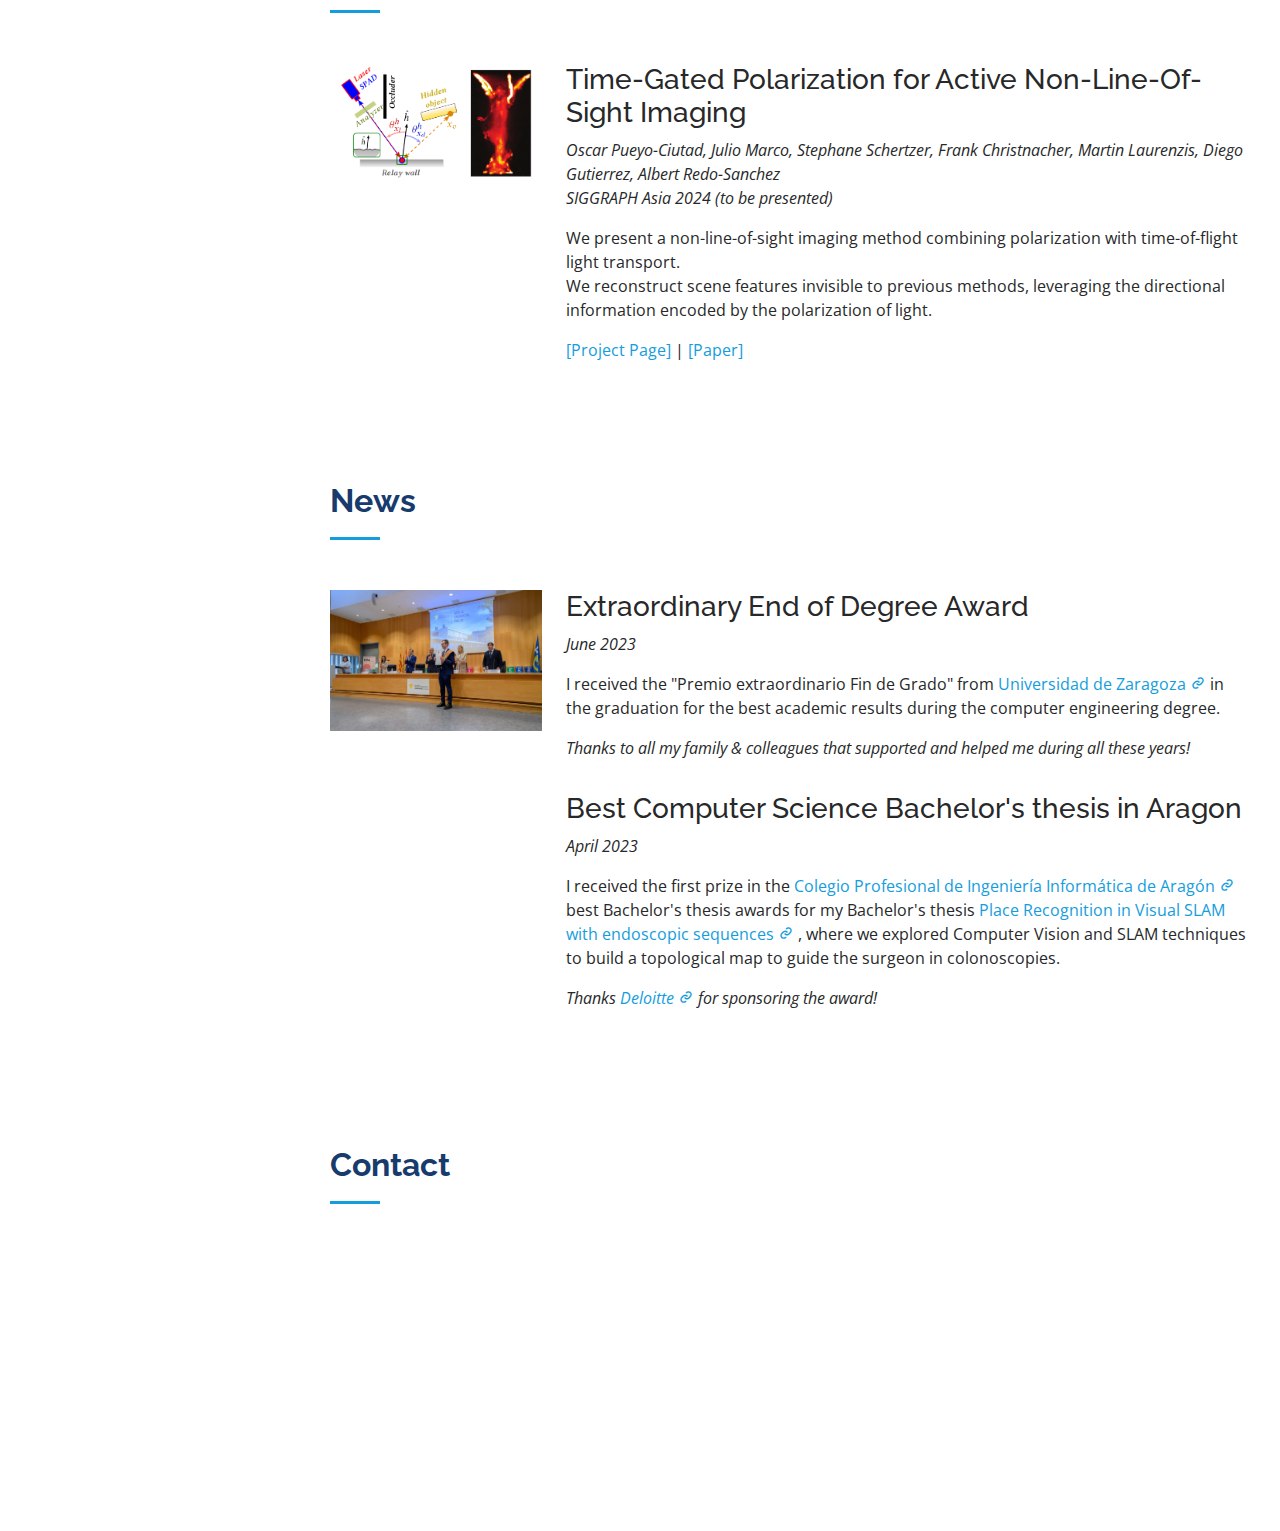
==== commit 0085335f: "PolNLOS publication" ====
--- a/index.html
+++ b/index.html
@@ -60,6 +60,7 @@
           <!-- <li><a href="#hero" class="nav-link scrollto active"><i class="bx bx-home"></i> <span>Home</span></a></li> -->
           <li><a href="#about" class="nav-link scrollto"><i class="bx bx-user"></i> <span>About</span></a></li>
           <li><a href="#resume" class="nav-link scrollto"><i class="bx bx-file-blank"></i> <span>Resume</span></a></li>
+          <li><a href="#publications" class="nav-link scrollto"><i class="bx bx-news"></i> <span>Publications</span></a></li>
           <li><a href="#press" class="nav-link scrollto"><i class="bx bx-news"></i> <span>News</span></a></li>
           <li><a href="#contact" class="nav-link scrollto"><i class="bx bx-envelope"></i> <span>Contact</span></a></li>
         </ul>
@@ -192,6 +193,37 @@
       </div>
     </section><!-- End Resume Section -->
 
+    <section id="publications" class="testimonials">
+      <div class="container">
+
+        <div class="section-title">
+          <h2>Publications</h2>
+          <p></p>
+        </div>
+
+        <div class="row">
+          <div class="col-lg-3 aos-init aos-animate" data-aos="fade-right">
+            <img src="assets/img/publications/PueyoCiutad2024PolNLOS.png" class="img-fluid" alt="">
+          </div>
+          <div class="col-lg-9 pt-4 pt-lg-0 content aos-init aos-animate" data-aos="fade-left">
+            <!-- <a href="https://graphics.unizar.es/projects/PolarizedNLOS_2024/"> -->
+              <h3> Time-Gated Polarization for Active Non-Line-Of-Sight Imaging </h3>
+            <!-- </a> -->
+            <p class="fst-italic">
+            Oscar Pueyo-Ciutad, Julio Marco, Stephane Schertzer, Frank Christnacher, Martin Laurenzis, Diego Gutierrez, Albert Redo-Sanchez
+            <br/>
+            SIGGRAPH Asia 2024 (to be presented)
+            </p>
+            <p>We present a non-line-of-sight imaging method combining polarization with time-of-flight light transport. <br/>
+              We reconstruct scene features invisible to previous methods, leveraging the directional information encoded by the polarization of light.</p>
+            </p>
+            <a target="_blank" href="https://graphics.unizar.es/projects/PolarizedNLOS_2024/">[Project Page]</a> |
+            <a target="_blank" href="https://graphics.unizar.es/papers/PueyoCiutad2024PolNLOS.pdf">[Paper]</a>
+          </div>
+        </div>
+
+      </div>
+    </section>
 
     <section id="press" class="testimonials">
       <div class="container">
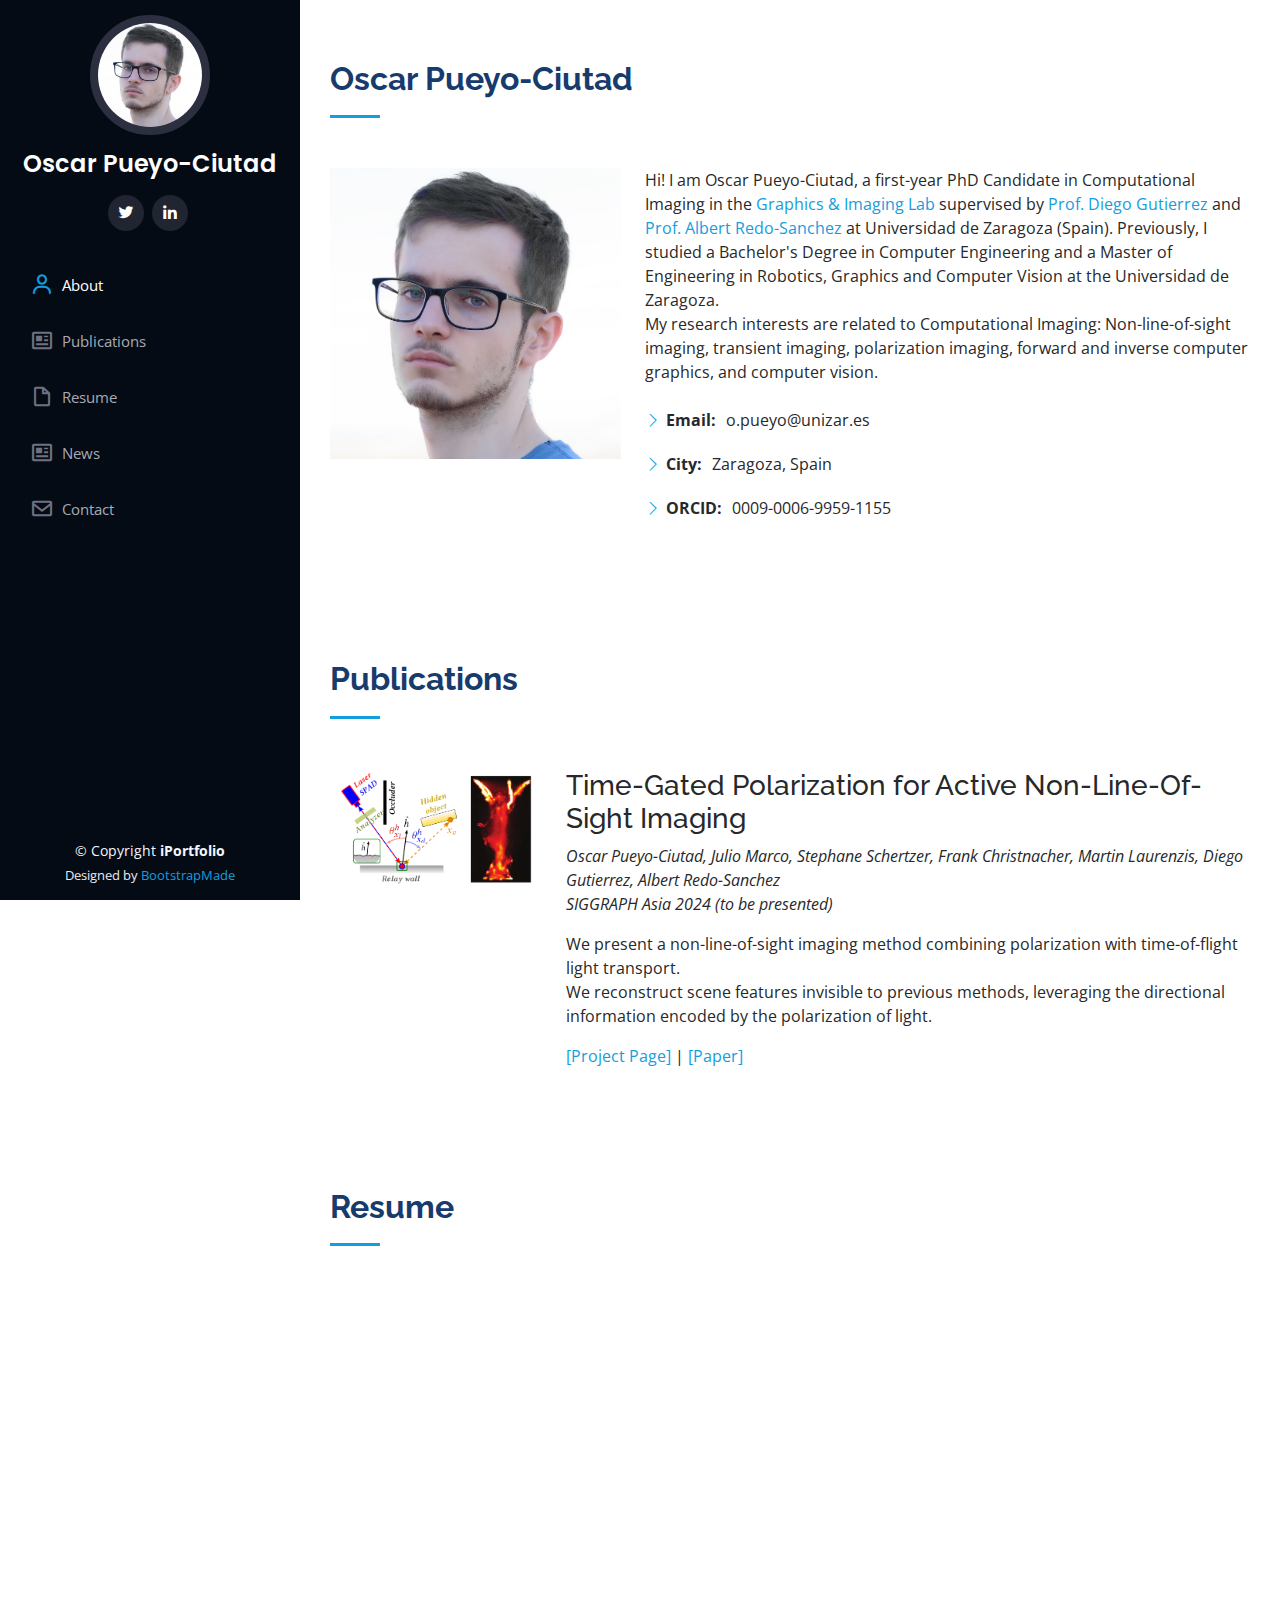
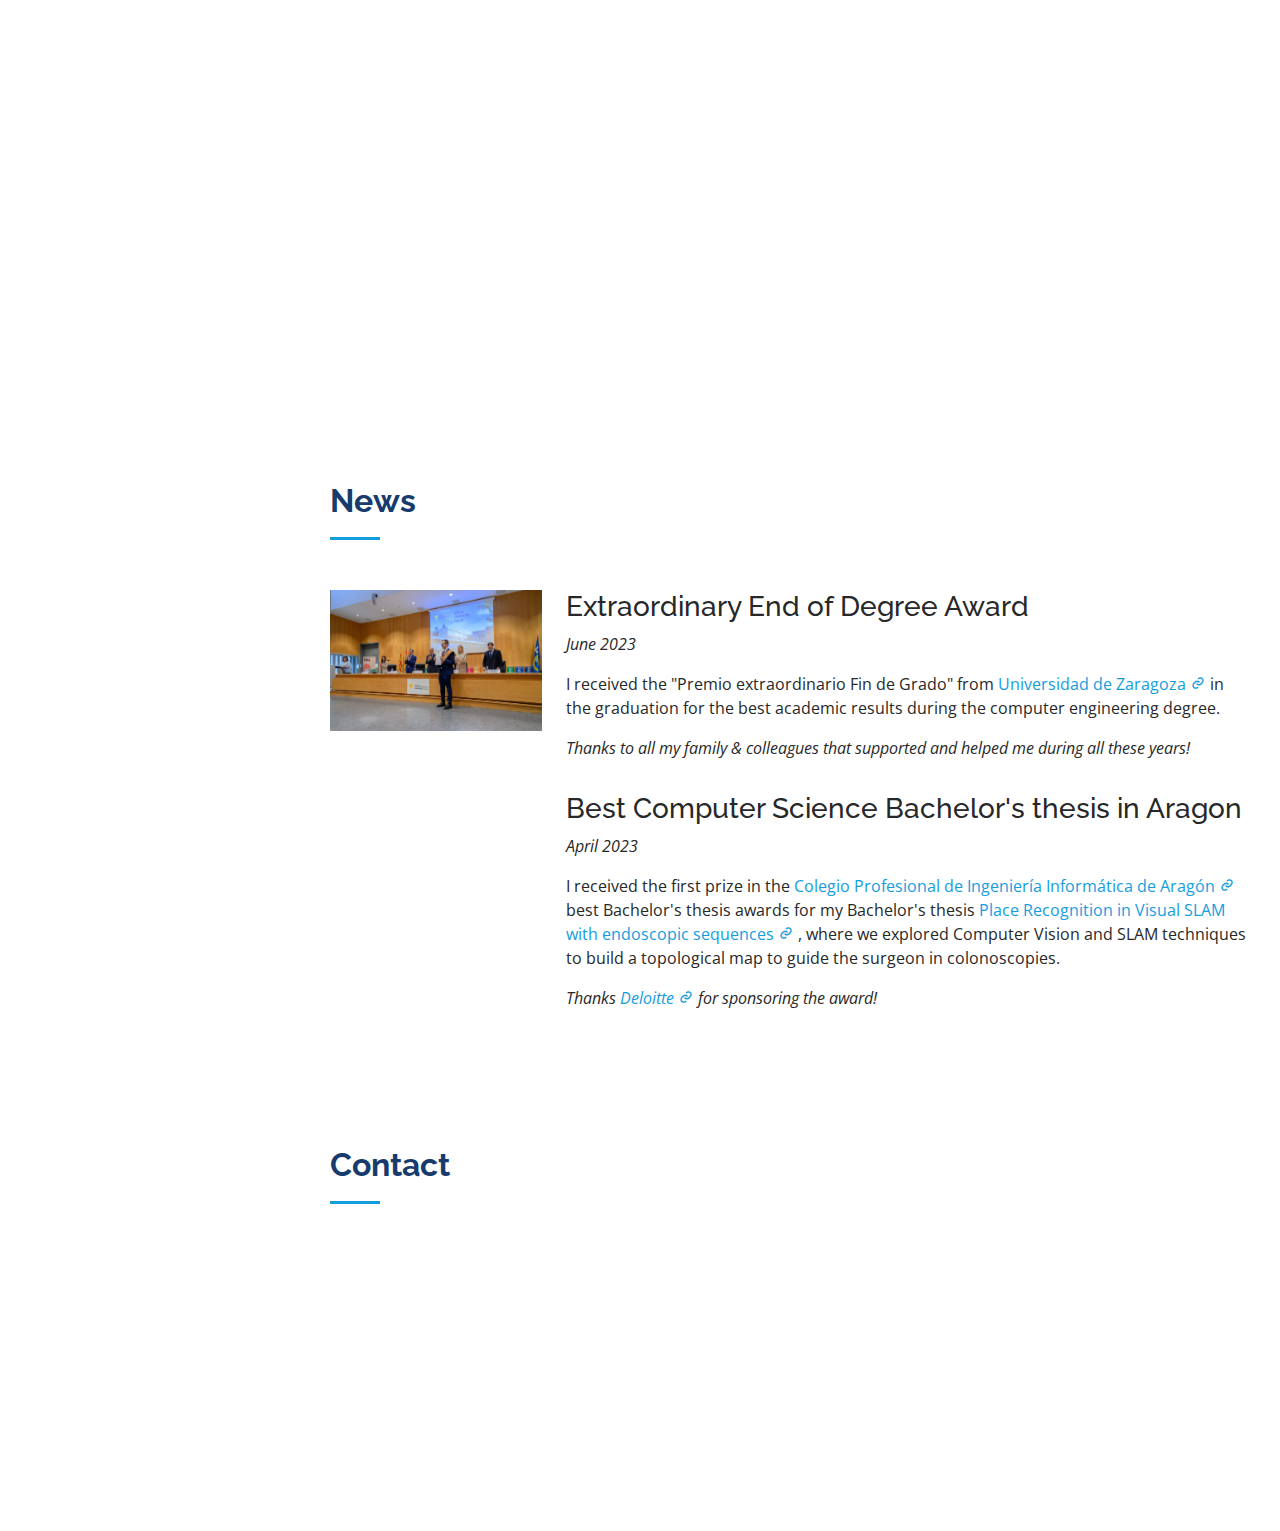
==== commit b5c2668b: "Order updates" ====
--- a/index.html
+++ b/index.html
@@ -47,7 +47,7 @@
 
       <div class="profile">
         <img src="assets/img/profile-img.jpg" alt="" class="img-fluid rounded-circle">
-        <h1 class="text-light"><a href="index.html">Óscar Pueyo Ciutad</a></h1>
+        <h1 class="text-light"><a href="index.html">Oscar Pueyo-Ciutad</a></h1>
         <div class="social-links mt-3 text-center">
           <a href="https://twitter.com/opueyociutad" class="twitter"><i class="bx bxl-twitter"></i></a>
           <!-- <a href="https://www.instagram.com/oscarpueyo_mzn/" class="instagram"><i class="bx bxl-instagram"></i></a> -->
@@ -59,8 +59,8 @@
         <ul>
           <!-- <li><a href="#hero" class="nav-link scrollto active"><i class="bx bx-home"></i> <span>Home</span></a></li> -->
           <li><a href="#about" class="nav-link scrollto"><i class="bx bx-user"></i> <span>About</span></a></li>
+          <li><a href="#publications" class="nav-link scrollto"><i class="bx bx-news"></i> <span>Publications</span></a></li>
           <li><a href="#resume" class="nav-link scrollto"><i class="bx bx-file-blank"></i> <span>Resume</span></a></li>
-          <li><a href="#publications" class="nav-link scrollto"><i class="bx bx-news"></i> <span>Publications</span></a></li>
           <li><a href="#press" class="nav-link scrollto"><i class="bx bx-news"></i> <span>News</span></a></li>
           <li><a href="#contact" class="nav-link scrollto"><i class="bx bx-envelope"></i> <span>Contact</span></a></li>
         </ul>
@@ -139,6 +139,38 @@
       </div>
     </section><!-- End About Section -->
 
+    <section id="publications" class="testimonials">
+      <div class="container">
+
+        <div class="section-title">
+          <h2>Publications</h2>
+          <p></p>
+        </div>
+
+        <div class="row">
+          <div class="col-lg-3 aos-init aos-animate" data-aos="fade-right">
+            <img src="assets/img/publications/PueyoCiutad2024PolNLOS.png" class="img-fluid" alt="">
+          </div>
+          <div class="col-lg-9 pt-4 pt-lg-0 content aos-init aos-animate" data-aos="fade-left">
+            <!-- <a href="https://graphics.unizar.es/projects/PolarizedNLOS_2024/"> -->
+              <h3> Time-Gated Polarization for Active Non-Line-Of-Sight Imaging </h3>
+            <!-- </a> -->
+            <p class="fst-italic">
+            Oscar Pueyo-Ciutad, Julio Marco, Stephane Schertzer, Frank Christnacher, Martin Laurenzis, Diego Gutierrez, Albert Redo-Sanchez
+            <br/>
+            SIGGRAPH Asia 2024 (to be presented)
+            </p>
+            <p>We present a non-line-of-sight imaging method combining polarization with time-of-flight light transport. <br/>
+              We reconstruct scene features invisible to previous methods, leveraging the directional information encoded by the polarization of light.</p>
+            </p>
+            <a target="_blank" href="https://graphics.unizar.es/projects/PolarizedNLOS_2024/">[Project Page]</a> |
+            <a target="_blank" href="https://graphics.unizar.es/papers/PueyoCiutad2024PolNLOS.pdf">[Paper]</a>
+          </div>
+        </div>
+
+      </div>
+    </section>
+
     <!-- ======= Resume Section ======= -->
     <section id="resume" class="resume">
       <div class="container">
@@ -152,16 +184,23 @@
           <div class="col-lg-6" data-aos="fade-up">
             <h3 class="resume-title">Education</h3>
             <div class="resume-item">
+              <h4>Ph.D. in Computational Imaging</h4>
+              <h5>2024-</h5>
+              <p>Supervised by <a href="http://giga.cps.unizar.es/~diegog/" title=""> Prof. Diego Gutierrez </a> and <a href="https://redo-sanchez.github.io/" title=""> Prof. Albert Redo-Sanchez </a>
+                in <br/> <a href="http://graphics.unizar.es/" title="">Graphics & Imaging Lab</a></p>
+              <p><em>University of Zaragoza, Aragón (Spain)</em></p>
+            </div>
+            <div class="resume-item">
               <h4>Master of Engineering in Robotics, Graphics and Computer Vision</h4>
-              <h5>2022- 2024</h5>
-              <p><em>University of Zaragoza, Zaragoza, Aragón (Spain)</em></p>
-              <p>GPA: 9.73 / 10. Specialization in computer graphics & vision.</p>
+              <h5>2022 - 2024</h5>
+              <p><em>Universidad of Zaragoza, Aragón (Spain)</em></p>
+              <p>GPA: 9.73 / 10. Specialization in computer graphics & vision</p>
             </div>
             <div class="resume-item">
               <h4>Bachelor's Degree on Computer Engineering</h4>
               <h5>2018 - 2022</h5>
               <p><em>University of Zaragoza, Zaragoza, Aragón (Spain)</em></p>
-              <p>GPA: 9.63 / 10. Specialization in computing.</p>
+              <p>GPA: 9.63 / 10. Specialization in computing</p>
             </div>
           </div>
 
@@ -192,38 +231,6 @@
 
       </div>
     </section><!-- End Resume Section -->
-
-    <section id="publications" class="testimonials">
-      <div class="container">
-
-        <div class="section-title">
-          <h2>Publications</h2>
-          <p></p>
-        </div>
-
-        <div class="row">
-          <div class="col-lg-3 aos-init aos-animate" data-aos="fade-right">
-            <img src="assets/img/publications/PueyoCiutad2024PolNLOS.png" class="img-fluid" alt="">
-          </div>
-          <div class="col-lg-9 pt-4 pt-lg-0 content aos-init aos-animate" data-aos="fade-left">
-            <!-- <a href="https://graphics.unizar.es/projects/PolarizedNLOS_2024/"> -->
-              <h3> Time-Gated Polarization for Active Non-Line-Of-Sight Imaging </h3>
-            <!-- </a> -->
-            <p class="fst-italic">
-            Oscar Pueyo-Ciutad, Julio Marco, Stephane Schertzer, Frank Christnacher, Martin Laurenzis, Diego Gutierrez, Albert Redo-Sanchez
-            <br/>
-            SIGGRAPH Asia 2024 (to be presented)
-            </p>
-            <p>We present a non-line-of-sight imaging method combining polarization with time-of-flight light transport. <br/>
-              We reconstruct scene features invisible to previous methods, leveraging the directional information encoded by the polarization of light.</p>
-            </p>
-            <a target="_blank" href="https://graphics.unizar.es/projects/PolarizedNLOS_2024/">[Project Page]</a> |
-            <a target="_blank" href="https://graphics.unizar.es/papers/PueyoCiutad2024PolNLOS.pdf">[Paper]</a>
-          </div>
-        </div>
-
-      </div>
-    </section>
 
     <section id="press" class="testimonials">
       <div class="container">
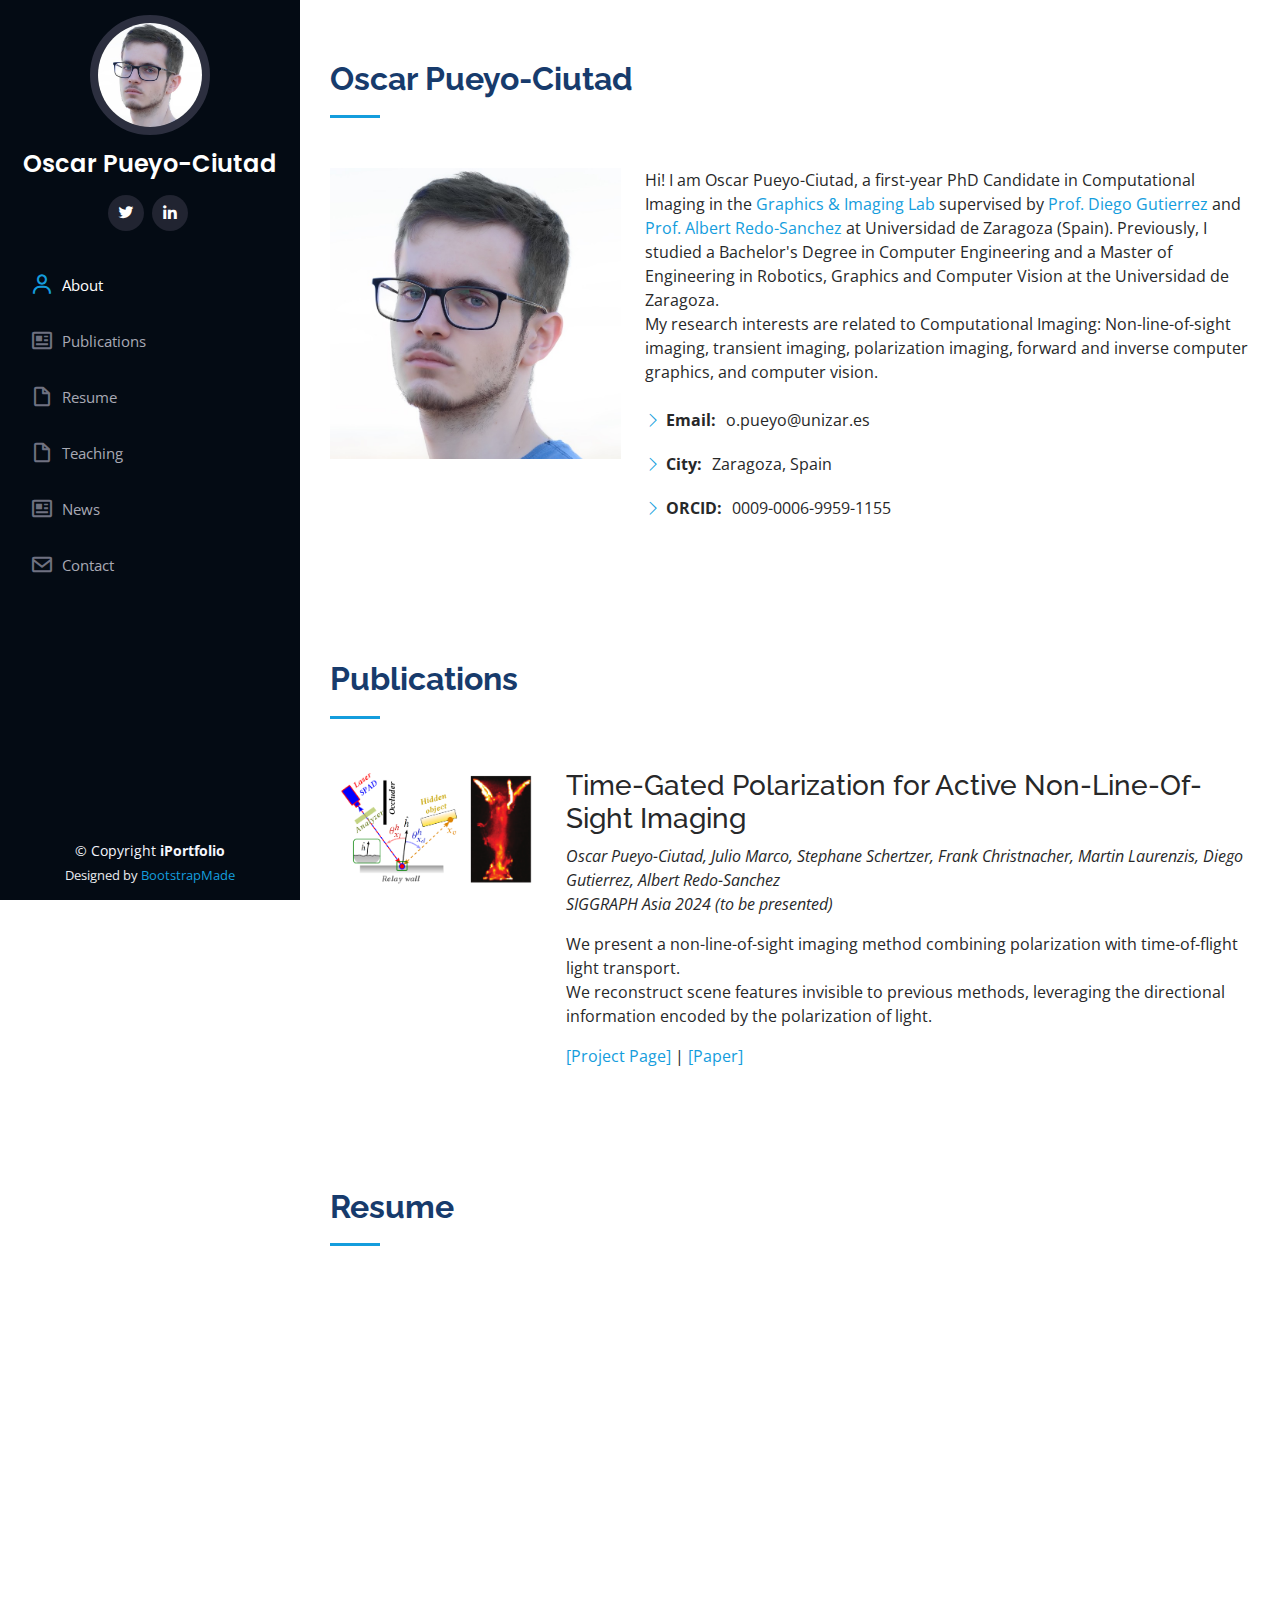
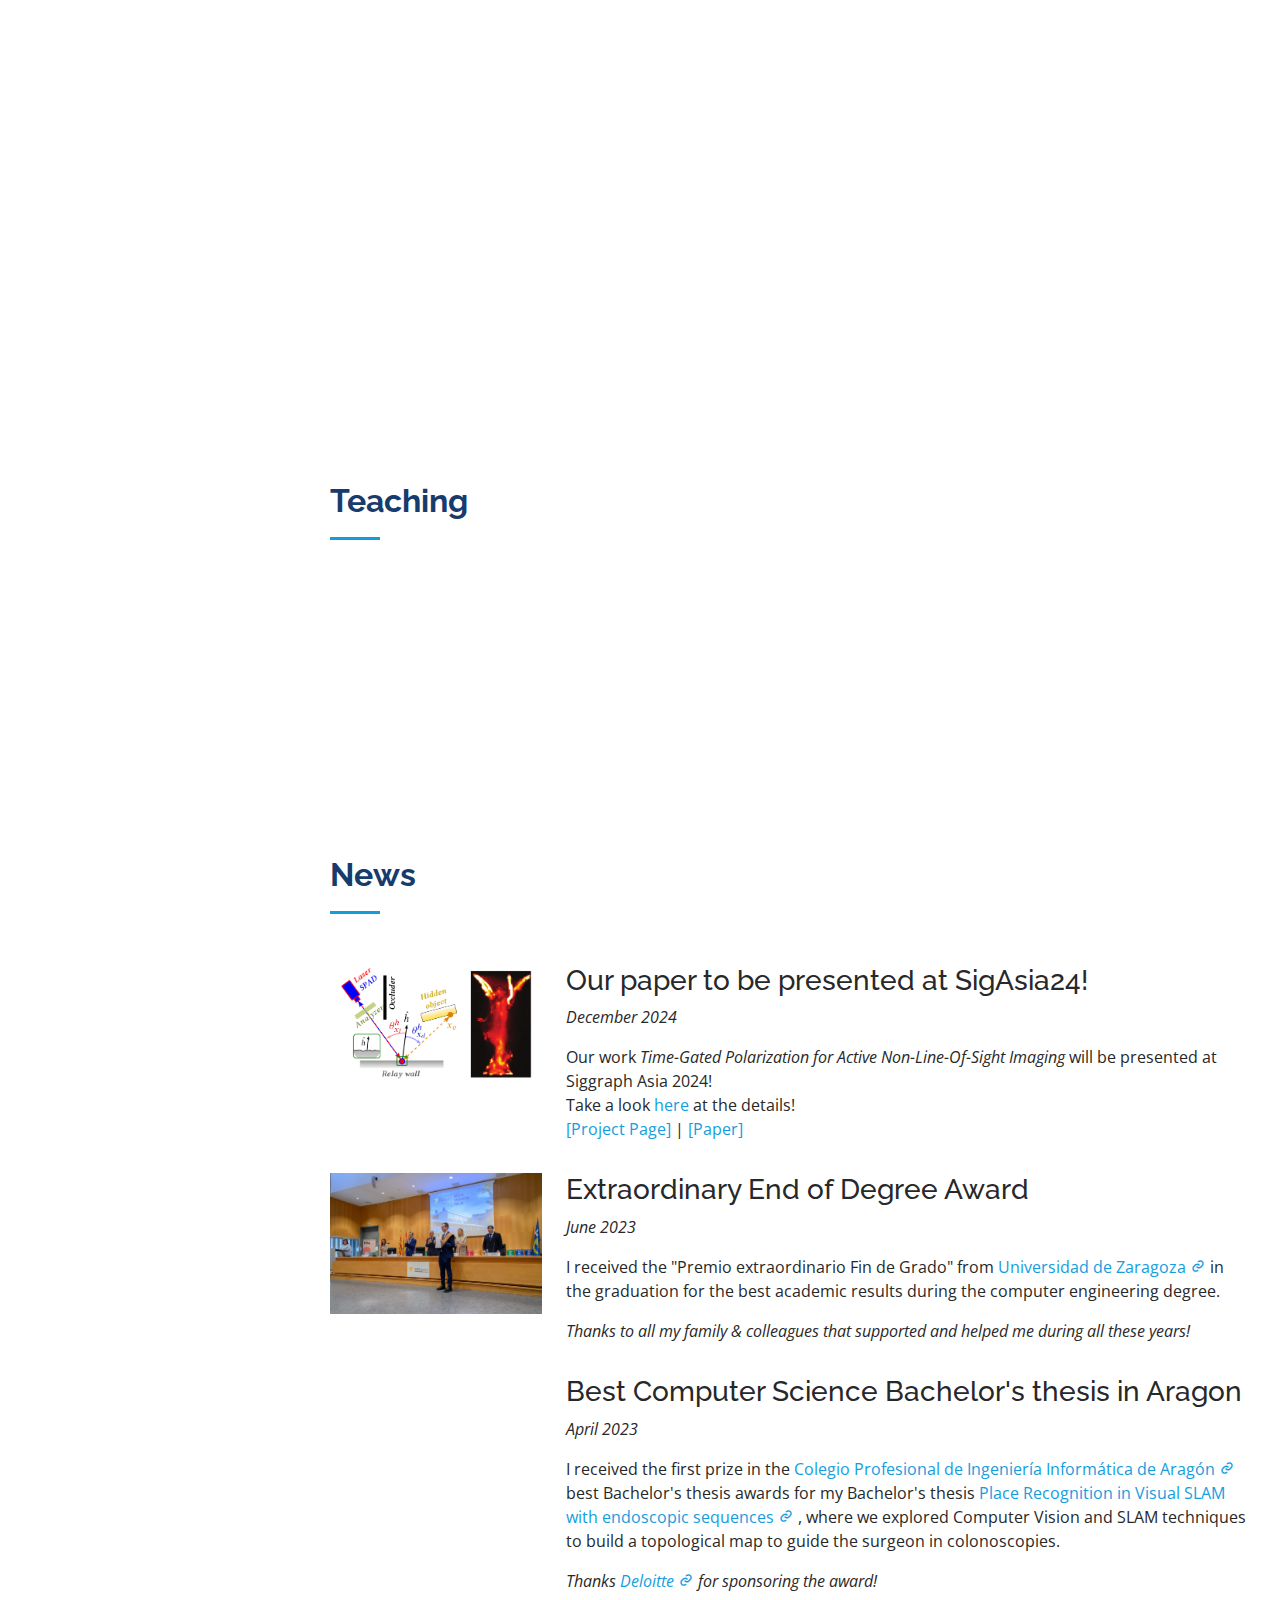
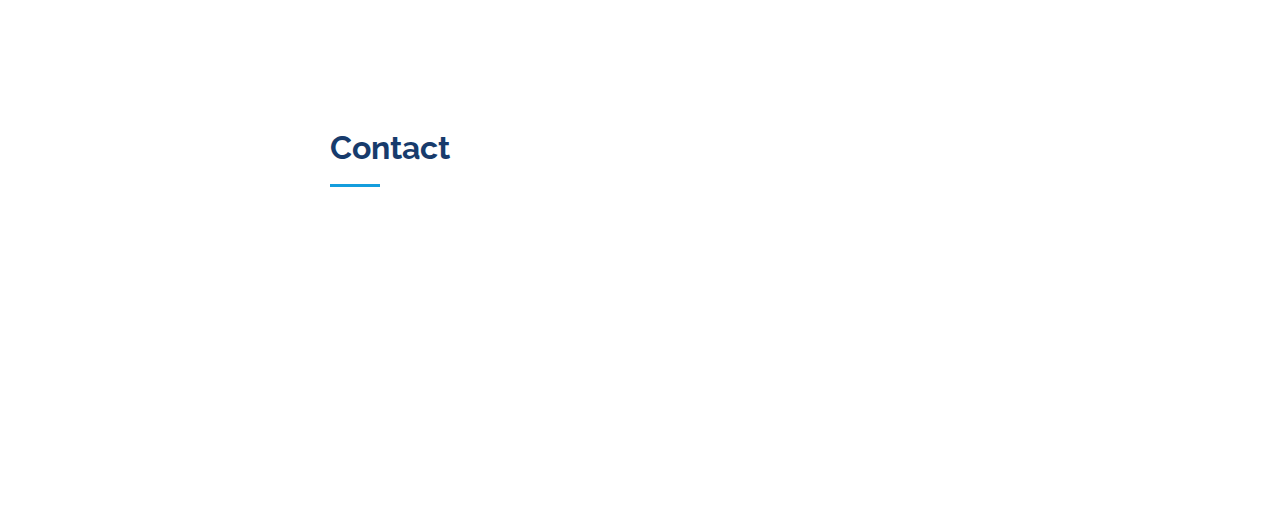
==== commit e5775521: "Updated news, missing dissemination" ====
--- a/index.html
+++ b/index.html
@@ -61,6 +61,7 @@
           <li><a href="#about" class="nav-link scrollto"><i class="bx bx-user"></i> <span>About</span></a></li>
           <li><a href="#publications" class="nav-link scrollto"><i class="bx bx-news"></i> <span>Publications</span></a></li>
           <li><a href="#resume" class="nav-link scrollto"><i class="bx bx-file-blank"></i> <span>Resume</span></a></li>
+          <li><a href="#teaching" class="nav-link scrollto"><i class="bx bx-file-blank"></i> <span>Teaching</span></a></li>
           <li><a href="#press" class="nav-link scrollto"><i class="bx bx-news"></i> <span>News</span></a></li>
           <li><a href="#contact" class="nav-link scrollto"><i class="bx bx-envelope"></i> <span>Contact</span></a></li>
         </ul>
@@ -232,6 +233,31 @@
       </div>
     </section><!-- End Resume Section -->
 
+      <!-- ======= Teaching Section ======= -->
+      <section id="teaching" class="resume">
+        <div class="container">
+  
+          <div class="section-title">
+            <h2>Teaching</h2>
+            <p><!-- Rellenar --></p>
+          </div>
+  
+          <div class="row">
+            <div class="col-lg-6" data-aos="fade-up">
+              <div class="resume-item">
+                <h4>Computer Graphics</h4>
+                <h5>September 2024 - January 2025</h5>
+                <p><a href="https://estudios.unizar.es/estudio/asignatura?anyo_academico=2024&asignatura_id=30234&estudio_id=20240148&centro_id=110&plan_id_nk=439">Computer graphics</a>.
+                  Bachelor's in Computer Engineering
+                </p>
+                <p><em>University of Zaragoza, Aragón (Spain)</em></p>
+              </div>
+            </div>
+          </div>
+  
+        </div>
+      </section><!-- End Teaching Section -->
+
     <section id="press" class="testimonials">
       <div class="container">
 
@@ -239,6 +265,27 @@
           <h2>News</h2>
           <p></p>
         </div>
+
+        <div class="row">
+          <div class="col-lg-3 aos-init aos-animate" data-aos="fade-right">
+            <img src="assets/img/publications/PueyoCiutad2024PolNLOS.png" class="img-fluid" alt="">
+          </div>
+          <div class="col-lg-9 pt-4 pt-lg-0 content aos-init aos-animate" data-aos="fade-left">
+            <h3> Our paper to be presented at SigAsia24!</h3>
+            <p class="fst-italic">
+              December 2024
+            </p>
+            <p text-align:justify="">
+              Our work <em> Time-Gated Polarization for Active Non-Line-Of-Sight Imaging</em> will be presented at Siggraph Asia 2024! <br/>
+              Take a look <a href="https://asia.siggraph.org/2024/presentation/?id=papers_230&sess=sess119"> here </a> at the details! <br/>
+              <a target="_blank" href="https://graphics.unizar.es/projects/PolarizedNLOS_2024/">[Project Page]</a> |
+              <a target="_blank" href="https://graphics.unizar.es/papers/PueyoCiutad2024PolNLOS.pdf">[Paper]</a>
+            <p></p>
+            </p>
+          </div>
+        </div>
+
+        <p></p>
 
         <div class="row">
           <div class="col-lg-3 aos-init aos-animate" data-aos="fade-right">
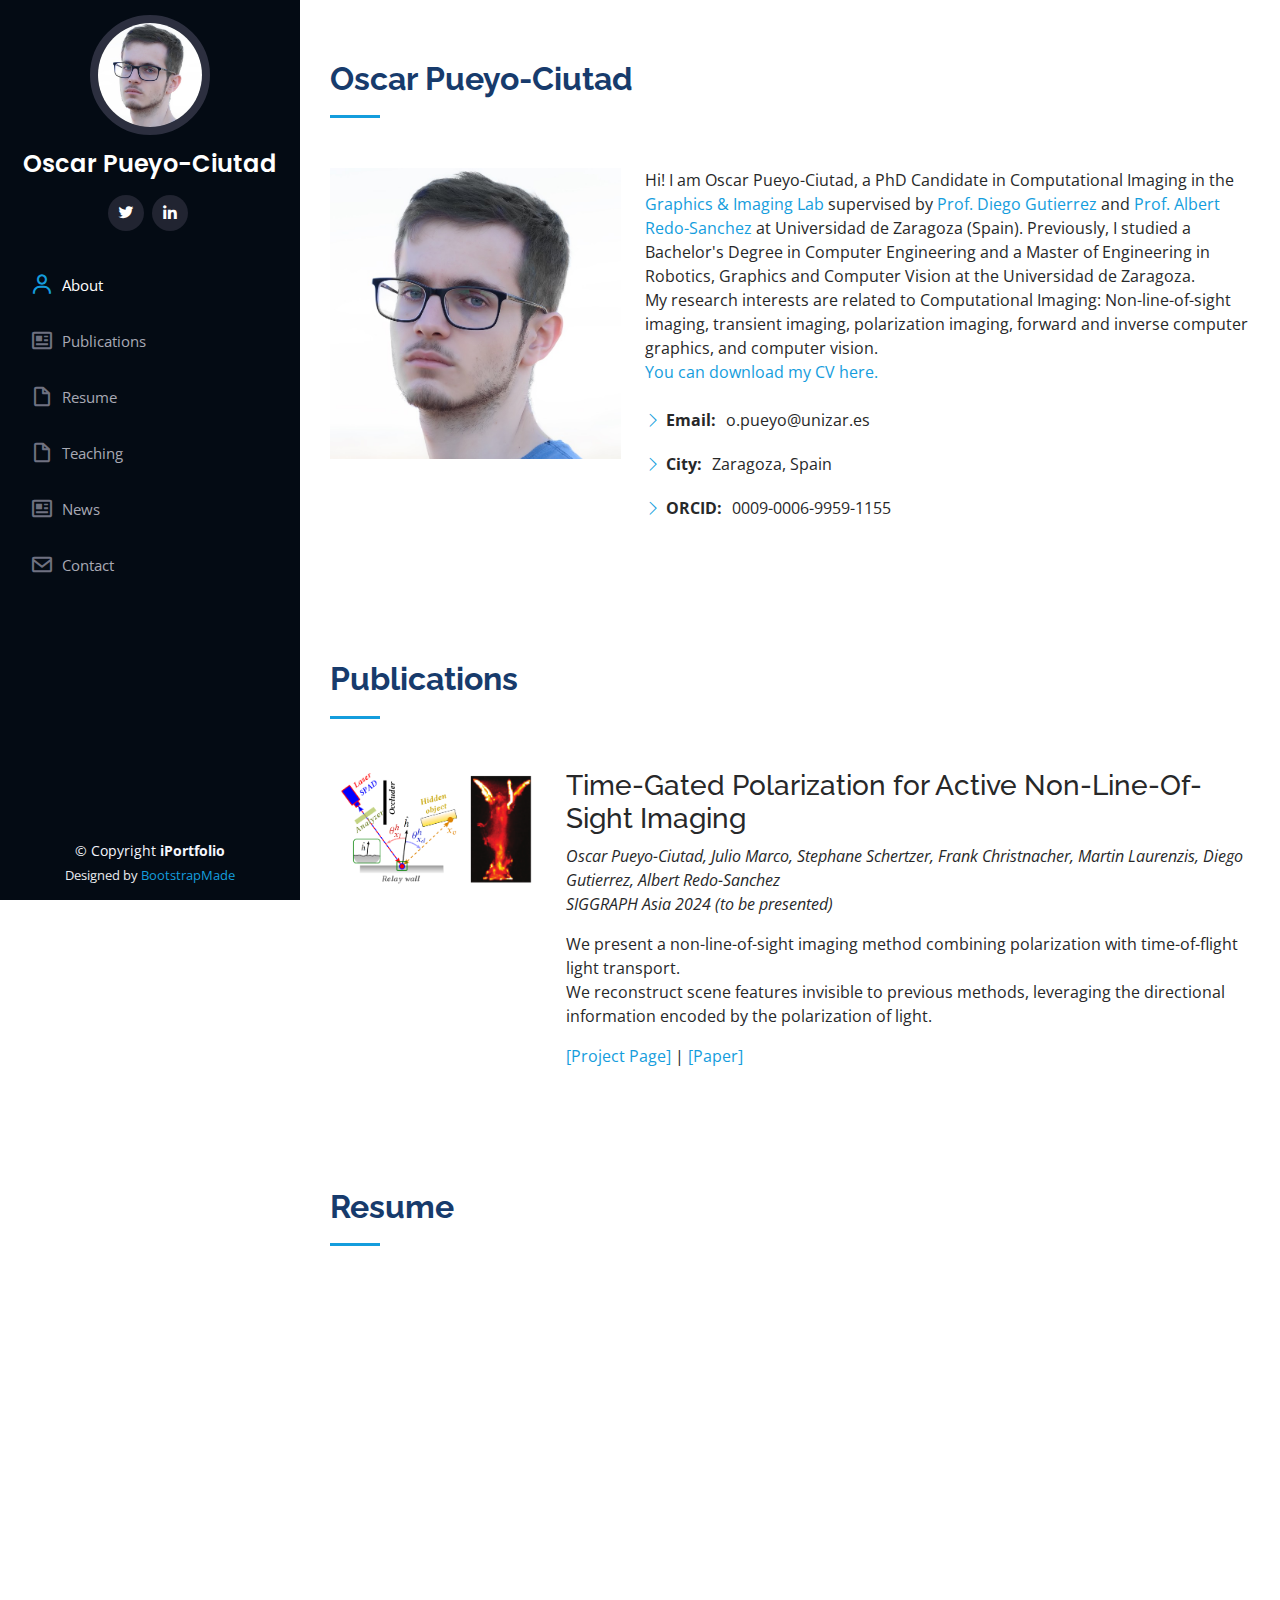
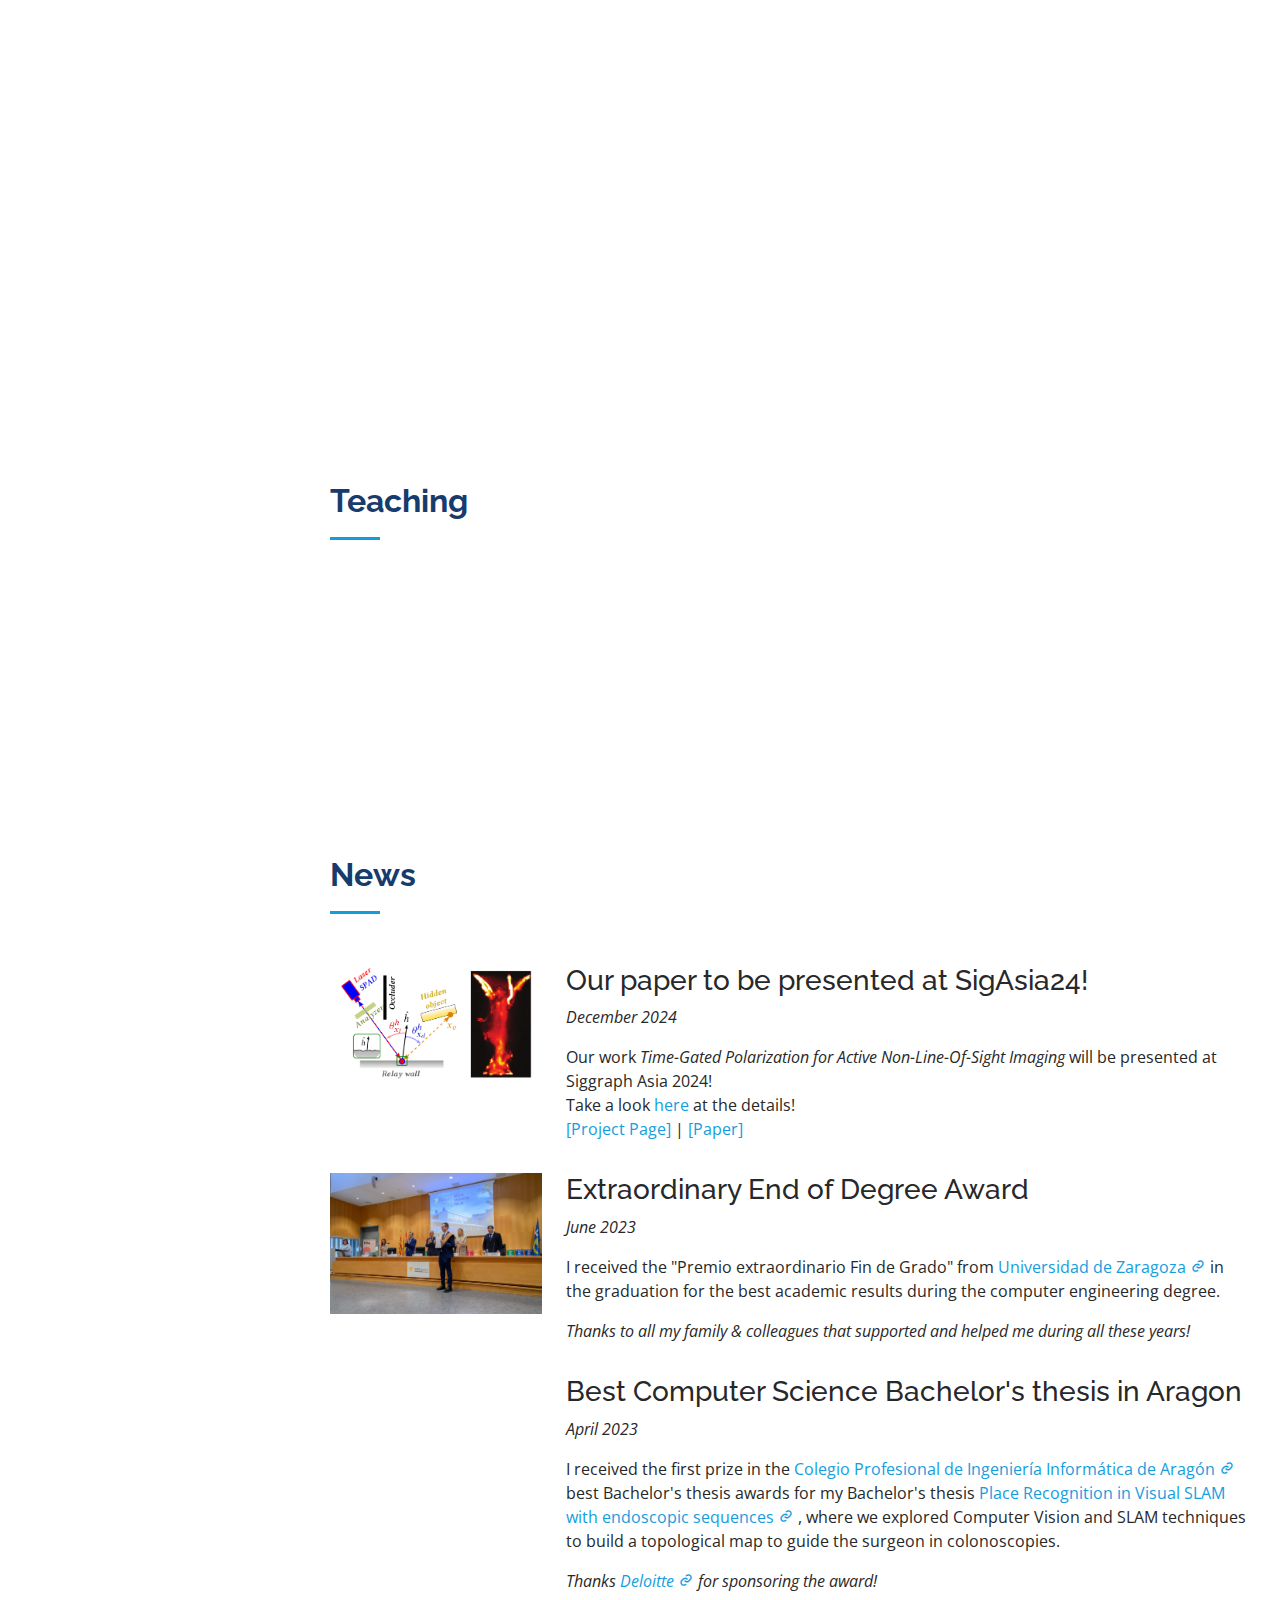
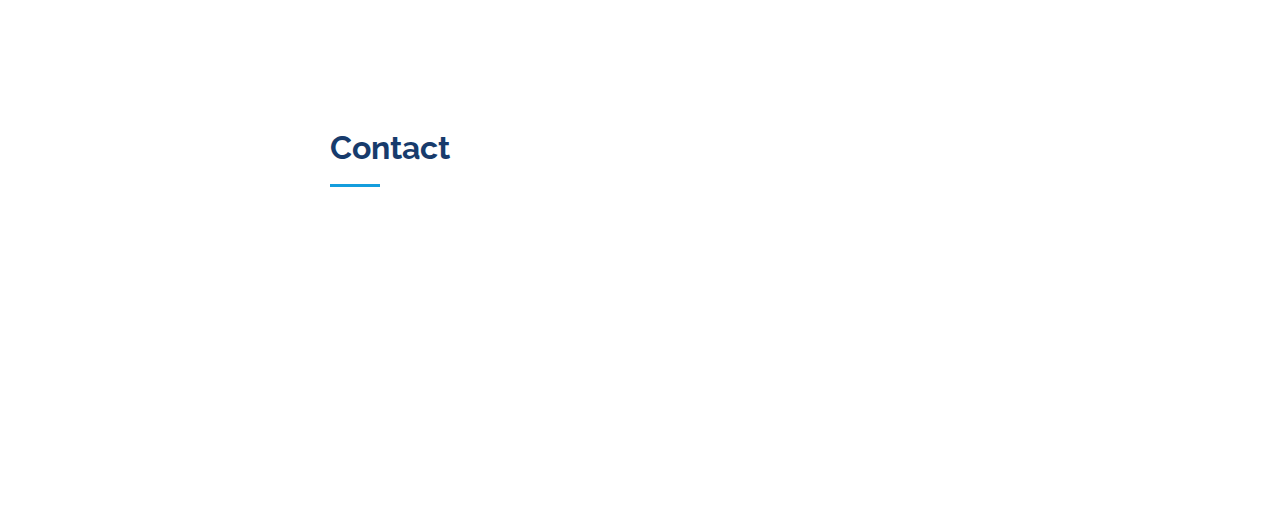
==== commit 8cbda1a5: "Removed PhD year and added CV" ====
--- a/index.html
+++ b/index.html
@@ -102,7 +102,7 @@
             </p>-->
             
             <div class="resume-item">
-              <p> Hi! I am Oscar Pueyo-Ciutad, a first-year PhD Candidate in Computational Imaging in the 
+              <p> Hi! I am Oscar Pueyo-Ciutad, a PhD Candidate in Computational Imaging in the 
                 <a href="http://graphics.unizar.es/" title="">Graphics & Imaging Lab</a>
                 supervised by
                 <a href="http://giga.cps.unizar.es/~diegog/" title=""> Prof. Diego Gutierrez </a>
@@ -114,6 +114,9 @@
                 <br/>
                 My research interests are related to Computational Imaging:
                 Non-line-of-sight imaging, transient imaging, polarization imaging, forward and inverse computer graphics, and computer vision.
+                <br/>
+                <a href="./docs/Oscar_Pueyo-Ciutad_CV.pdf" download="CV_Oscar_Pueyo-Ciutad">You can download my CV here.</a>
+
               </p>
             </div>
             <br/>
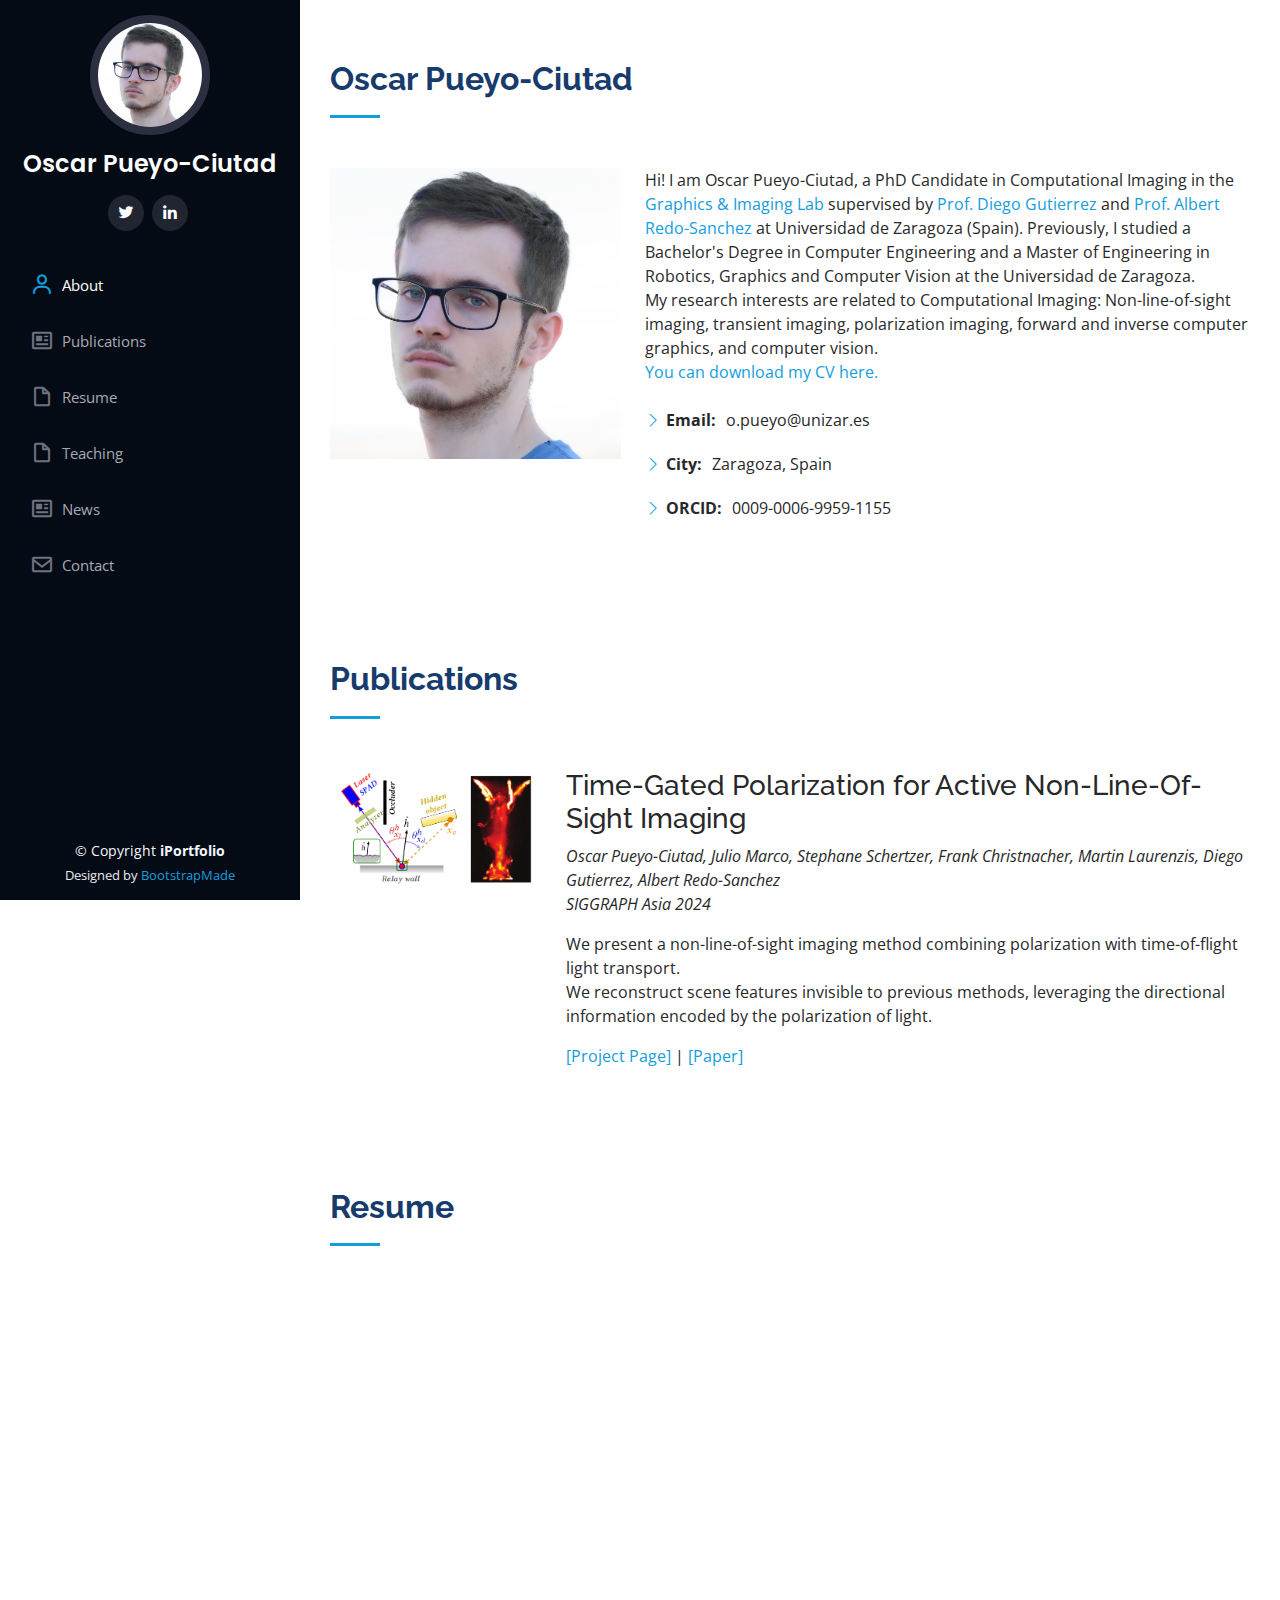
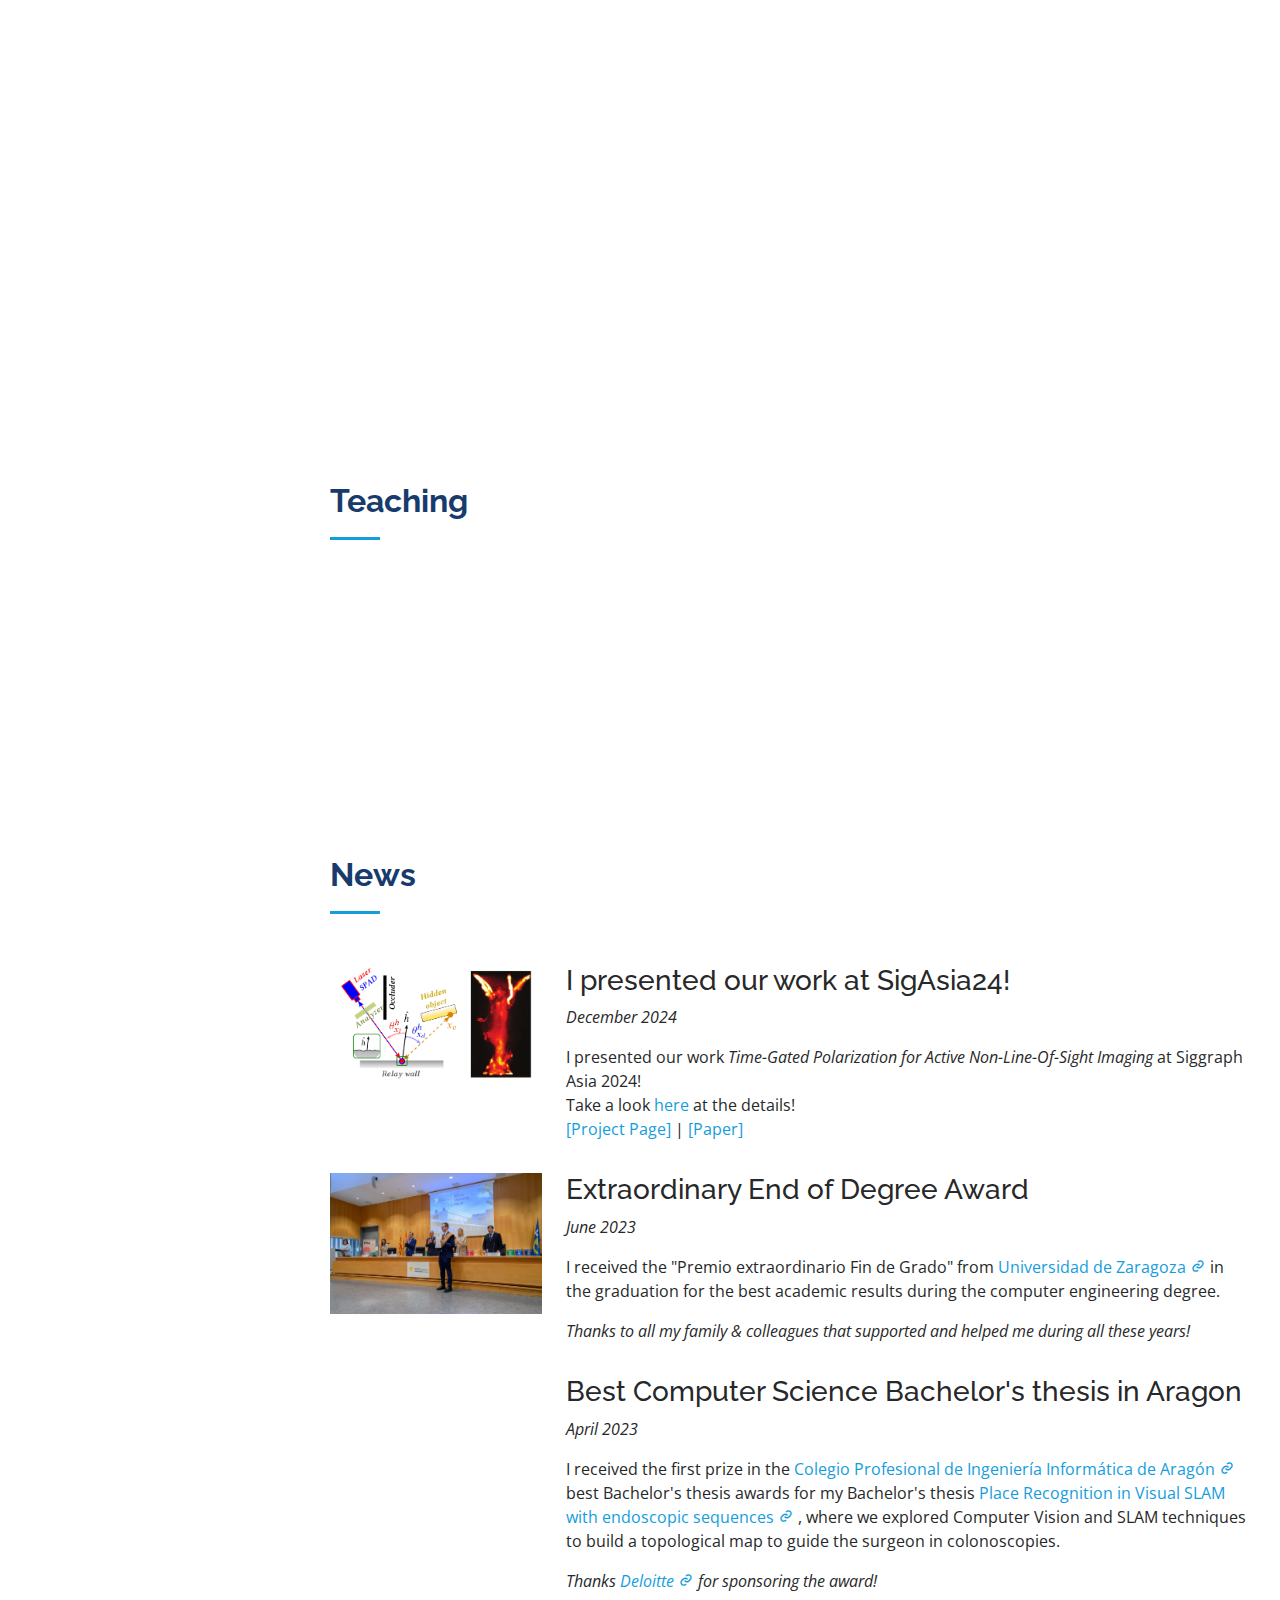
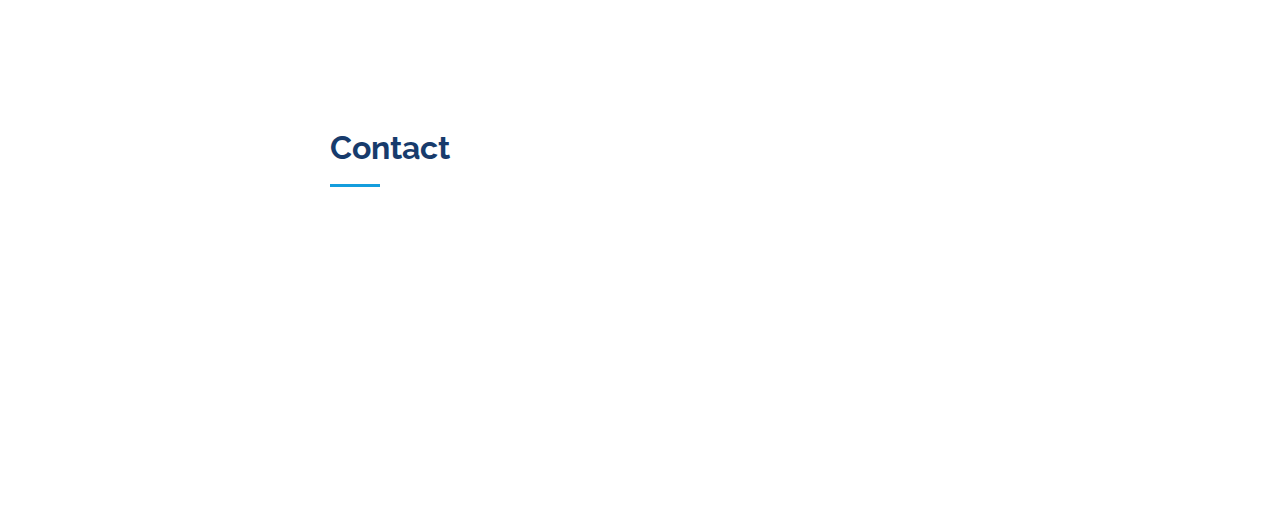
==== commit 27edf4eb: "Changed siggraph asia to past" ====
--- a/index.html
+++ b/index.html
@@ -162,7 +162,7 @@
             <p class="fst-italic">
             Oscar Pueyo-Ciutad, Julio Marco, Stephane Schertzer, Frank Christnacher, Martin Laurenzis, Diego Gutierrez, Albert Redo-Sanchez
             <br/>
-            SIGGRAPH Asia 2024 (to be presented)
+            SIGGRAPH Asia 2024
             </p>
             <p>We present a non-line-of-sight imaging method combining polarization with time-of-flight light transport. <br/>
               We reconstruct scene features invisible to previous methods, leveraging the directional information encoded by the polarization of light.</p>
@@ -274,12 +274,12 @@
             <img src="assets/img/publications/PueyoCiutad2024PolNLOS.png" class="img-fluid" alt="">
           </div>
           <div class="col-lg-9 pt-4 pt-lg-0 content aos-init aos-animate" data-aos="fade-left">
-            <h3> Our paper to be presented at SigAsia24!</h3>
+            <h3> I presented our work at SigAsia24!</h3>
             <p class="fst-italic">
               December 2024
             </p>
             <p text-align:justify="">
-              Our work <em> Time-Gated Polarization for Active Non-Line-Of-Sight Imaging</em> will be presented at Siggraph Asia 2024! <br/>
+              I presented our work <em> Time-Gated Polarization for Active Non-Line-Of-Sight Imaging</em> at Siggraph Asia 2024! <br/>
               Take a look <a href="https://asia.siggraph.org/2024/presentation/?id=papers_230&sess=sess119"> here </a> at the details! <br/>
               <a target="_blank" href="https://graphics.unizar.es/projects/PolarizedNLOS_2024/">[Project Page]</a> |
               <a target="_blank" href="https://graphics.unizar.es/papers/PueyoCiutad2024PolNLOS.pdf">[Paper]</a>
